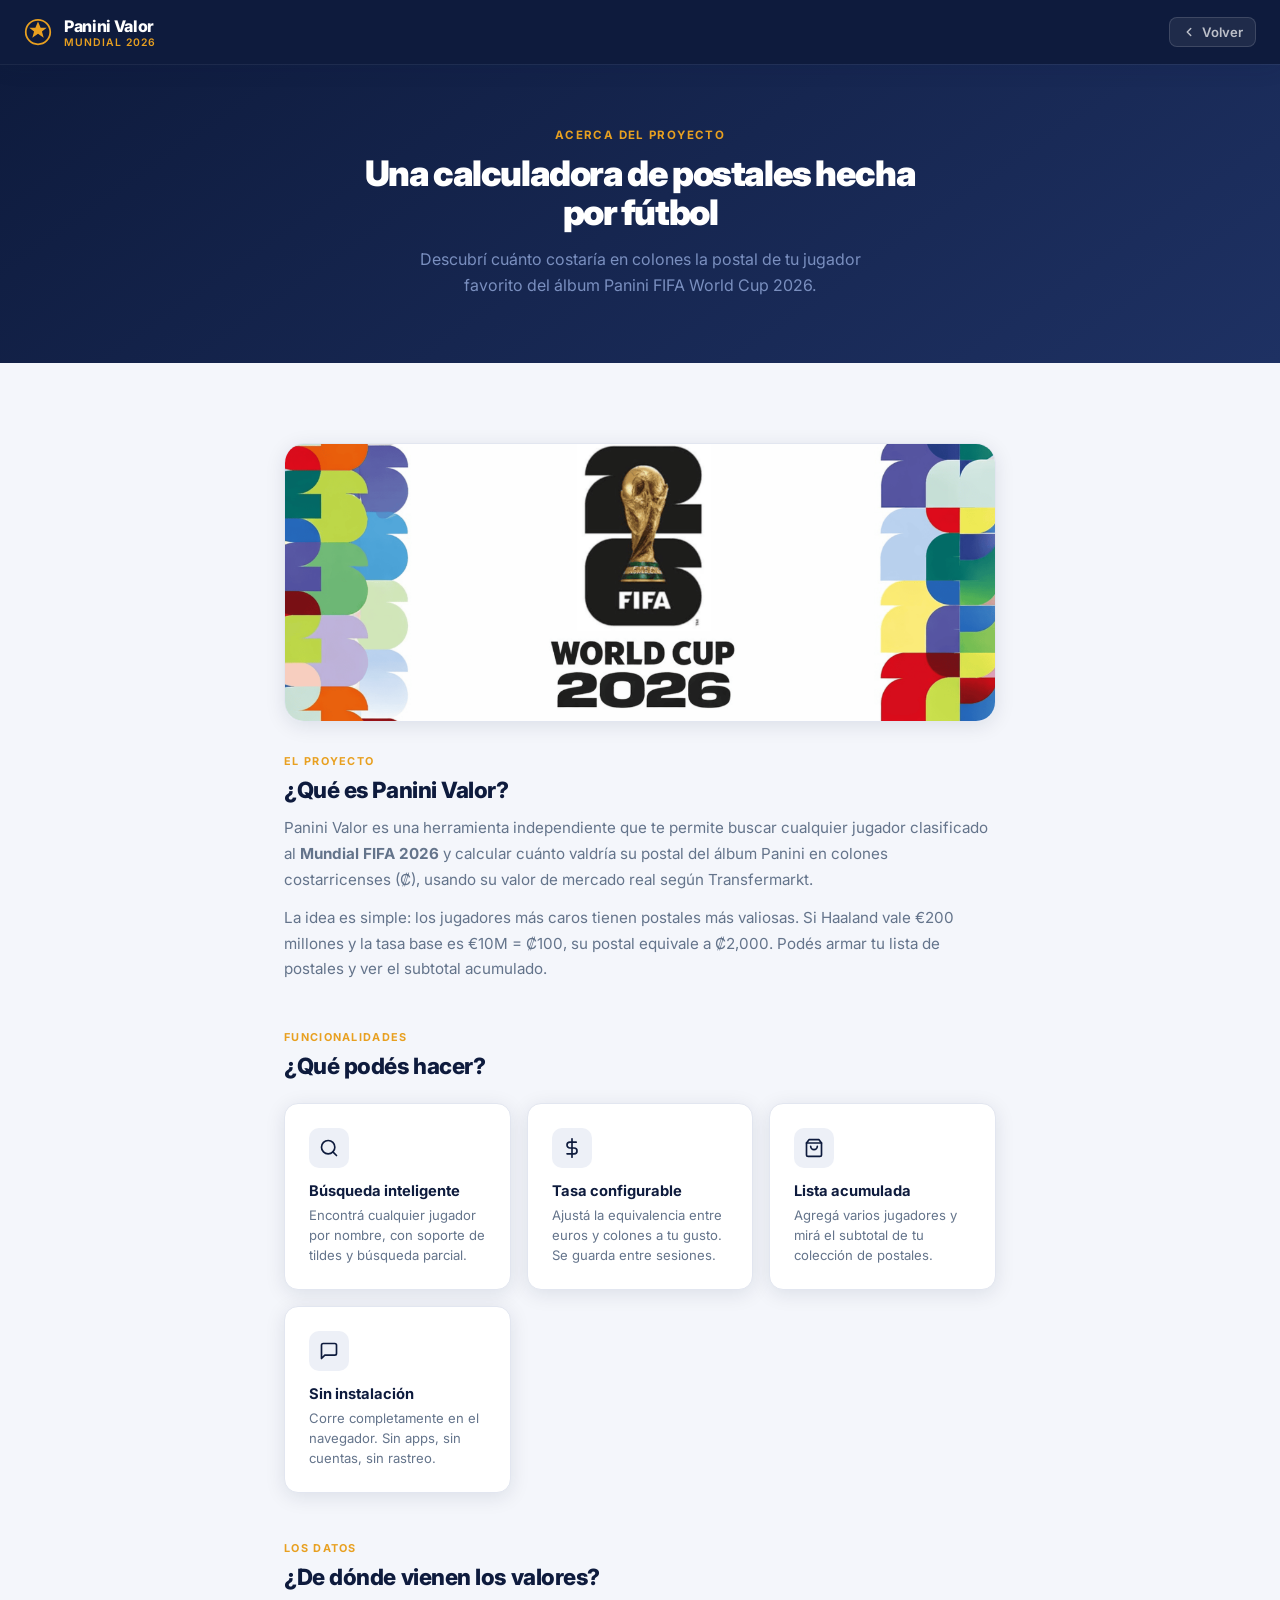
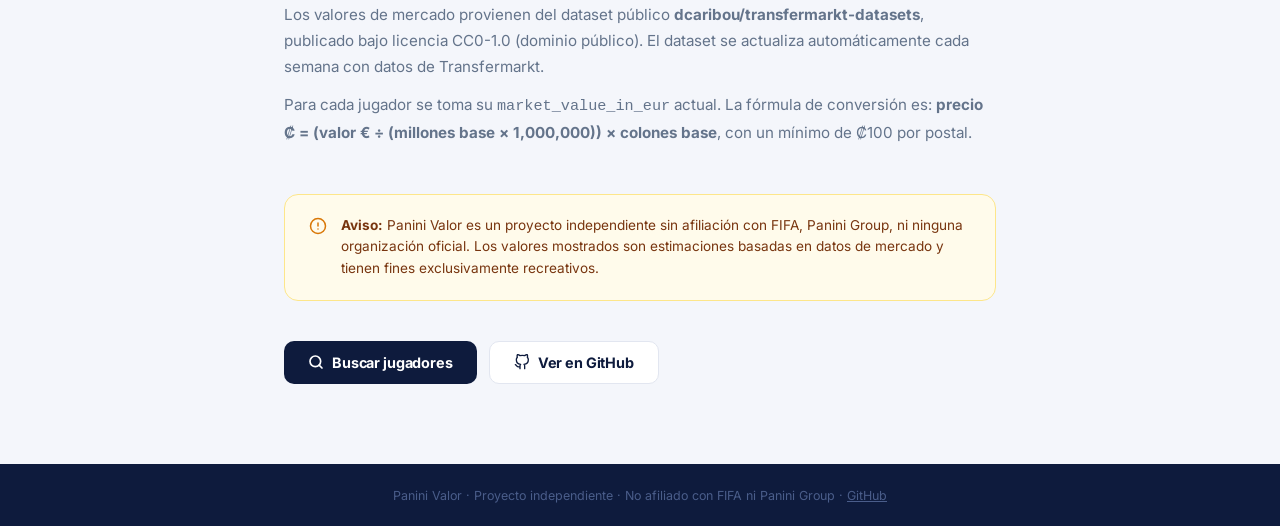
==== about.html @ 1fea6df6 "feat: add about and usage guide pages, enhance search index with country info, and implement dialog " ====
<!DOCTYPE html>
<html lang="es">

<head>
  <meta charset="UTF-8">
  <meta name="viewport" content="width=device-width, initial-scale=1.0">
  <title>Acerca de · Panini Valor</title>
  <link rel="preconnect" href="https://fonts.googleapis.com">
  <link rel="preconnect" href="https://fonts.gstatic.com" crossorigin>
  <link href="https://fonts.googleapis.com/css2?family=Inter:wght@400;500;600;700;800;900&display=swap"
    rel="stylesheet">
  <link rel="stylesheet" href="css/pages.css">
</head>

<body>

  <header class="page-header">
    <a href="index.html" class="page-header-brand">
      <svg class="page-header-icon" viewBox="0 0 32 32" fill="none">
        <circle cx="16" cy="16" r="14" stroke="#e8a020" stroke-width="2" />
        <path d="M16 4 L19 11 L26 11 L20.5 15.5 L22.5 22.5 L16 18 L9.5 22.5 L11.5 15.5 L6 11 L13 11 Z" fill="#e8a020" />
      </svg>
      <div>
        <span class="page-header-title">Panini Valor
          <span>Mundial 2026</span>
        </span>
      </div>
    </a>
    <a href="index.html" class="page-header-back">
      <svg width="14" height="14" viewBox="0 0 24 24" fill="none" stroke="currentColor" stroke-width="2.5"
        stroke-linecap="round" stroke-linejoin="round">
        <polyline points="15 18 9 12 15 6" />
      </svg>
      Volver
    </a>
  </header>

  <div class="page-hero">
    <p class="page-hero-kicker">Acerca del proyecto</p>
    <h1 class="page-hero-title">Una calculadora de postales hecha por fútbol</h1>
    <p class="page-hero-sub">Descubrí cuánto costaría en colones la postal de tu jugador favorito del álbum Panini FIFA
      World Cup 2026.</p>
  </div>

  <main class="page-content">

    <div class="img-banner">
      <img src="files/img/PANINI_SLIDER.png" alt="Álbum Panini FIFA World Cup 2026">
    </div>

    <section class="content-section">
      <p class="section-label">El proyecto</p>
      <h2 class="section-title">¿Qué es Panini Valor?</h2>
      <div class="section-body">
        <p>Panini Valor es una herramienta independiente que te permite buscar cualquier jugador clasificado al
          <strong>Mundial FIFA 2026</strong> y calcular cuánto valdría su postal del álbum Panini en colones
          costarricenses (₡), usando su valor de mercado real según Transfermarkt.</p>
        <p>La idea es simple: los jugadores más caros tienen postales más valiosas. Si Haaland vale €200 millones y la
          tasa base es €10M = ₡100, su postal equivale a ₡2,000. Podés armar tu lista de postales y ver el subtotal
          acumulado.</p>
      </div>
    </section>

    <section class="content-section">
      <p class="section-label">Funcionalidades</p>
      <h2 class="section-title">¿Qué podés hacer?</h2>
      <div class="feature-grid">
        <div class="feature-card">
          <div class="feature-icon">
            <svg width="20" height="20" viewBox="0 0 24 24" fill="none" stroke="currentColor" stroke-width="2"
              stroke-linecap="round" stroke-linejoin="round">
              <circle cx="11" cy="11" r="8" />
              <path d="m21 21-4.35-4.35" />
            </svg>
          </div>
          <p class="feature-title">Búsqueda inteligente</p>
          <p class="feature-desc">Encontrá cualquier jugador por nombre, con soporte de tildes y búsqueda parcial.</p>
        </div>
        <div class="feature-card">
          <div class="feature-icon">
            <svg width="20" height="20" viewBox="0 0 24 24" fill="none" stroke="currentColor" stroke-width="2"
              stroke-linecap="round" stroke-linejoin="round">
              <line x1="12" y1="1" x2="12" y2="23" />
              <path d="M17 5H9.5a3.5 3.5 0 0 0 0 7h5a3.5 3.5 0 0 1 0 7H6" />
            </svg>
          </div>
          <p class="feature-title">Tasa configurable</p>
          <p class="feature-desc">Ajustá la equivalencia entre euros y colones a tu gusto. Se guarda entre sesiones.</p>
        </div>
        <div class="feature-card">
          <div class="feature-icon">
            <svg width="20" height="20" viewBox="0 0 24 24" fill="none" stroke="currentColor" stroke-width="2"
              stroke-linecap="round" stroke-linejoin="round">
              <path d="M6 2 3 6v14a2 2 0 0 0 2 2h14a2 2 0 0 0 2-2V6l-3-4z" />
              <line x1="3" y1="6" x2="21" y2="6" />
              <path d="M16 10a4 4 0 0 1-8 0" />
            </svg>
          </div>
          <p class="feature-title">Lista acumulada</p>
          <p class="feature-desc">Agregá varios jugadores y mirá el subtotal de tu colección de postales.</p>
        </div>
        <div class="feature-card">
          <div class="feature-icon">
            <svg width="20" height="20" viewBox="0 0 24 24" fill="none" stroke="currentColor" stroke-width="2"
              stroke-linecap="round" stroke-linejoin="round">
              <path d="M21 15a2 2 0 0 1-2 2H7l-4 4V5a2 2 0 0 1 2-2h14a2 2 0 0 1 2 2z" />
            </svg>
          </div>
          <p class="feature-title">Sin instalación</p>
          <p class="feature-desc">Corre completamente en el navegador. Sin apps, sin cuentas, sin rastreo.</p>
        </div>
      </div>
    </section>

    <section class="content-section">
      <p class="section-label">Los datos</p>
      <h2 class="section-title">¿De dónde vienen los valores?</h2>
      <div class="section-body">
        <p>Los valores de mercado provienen del dataset público <strong>dcaribou/transfermarkt-datasets</strong>,
          publicado bajo licencia CC0-1.0 (dominio público). El dataset se actualiza automáticamente cada semana con
          datos de Transfermarkt.</p>
        <p>Para cada jugador se toma su <code>market_value_in_eur</code> actual. La fórmula de conversión es:
          <strong>precio ₡ = (valor € ÷ (millones base × 1,000,000)) × colones base</strong>, con un mínimo de ₡100 por
          postal.</p>
      </div>
    </section>

    <div class="disclaimer-box">
      <svg width="18" height="18" viewBox="0 0 24 24" fill="none" stroke="currentColor" stroke-width="2"
        stroke-linecap="round" stroke-linejoin="round">
        <circle cx="12" cy="12" r="10" />
        <line x1="12" y1="8" x2="12" y2="12" />
        <line x1="12" y1="16" x2="12.01" y2="16" />
      </svg>
      <p><strong>Aviso:</strong> Panini Valor es un proyecto independiente sin afiliación con FIFA, Panini Group, ni
        ninguna organización oficial. Los valores mostrados son estimaciones basadas en datos de mercado y tienen fines
        exclusivamente recreativos.</p>
    </div>

    <div class="cta-wrap">
      <a href="index.html" class="btn-cta btn-cta-primary">
        <svg width="16" height="16" viewBox="0 0 24 24" fill="none" stroke="currentColor" stroke-width="2.5"
          stroke-linecap="round" stroke-linejoin="round">
          <circle cx="11" cy="11" r="8" />
          <path d="m21 21-4.35-4.35" />
        </svg>
        Buscar jugadores
      </a>
      <a href="https://github.com/jess-devs/panini-valor" target="_blank" rel="noopener" class="btn-cta btn-cta-ghost">
        <svg width="16" height="16" viewBox="0 0 24 24" fill="none" stroke="currentColor" stroke-width="2"
          stroke-linecap="round" stroke-linejoin="round">
          <path
            d="M9 19c-5 1.5-5-2.5-7-3m14 6v-3.87a3.37 3.37 0 0 0-.94-2.61c3.14-.35 6.44-1.54 6.44-7A5.44 5.44 0 0 0 20 4.77 5.07 5.07 0 0 0 19.91 1S18.73.65 16 2.48a13.38 13.38 0 0 0-7 0C6.27.65 5.09 1 5.09 1A5.07 5.07 0 0 0 5 4.77a5.44 5.44 0 0 0-1.5 3.78c0 5.42 3.3 6.61 6.44 7A3.37 3.37 0 0 0 9 18.13V22" />
        </svg>
        Ver en GitHub
      </a>
    </div>

  </main>

  <footer class="page-footer">
    <p>Panini Valor · Proyecto independiente · No afiliado con FIFA ni Panini Group · <a
        href="https://github.com/jess-devs/panini-valor" style="color:#4a5d8a" target="_blank">GitHub</a></p>
  </footer>

</body>

</html>
---- css/pages.css ----
/* Estilos compartidos para about.html y como-usar.html */
@view-transition {
  navigation: auto;
}

@keyframes vt-page-out {
  to {
    opacity: 0;
    translate: 0 -6px;
  }
}

@keyframes vt-page-in {
  from {
    opacity: 0;
    translate: 0 8px;
  }
}

::view-transition-old(root) {
  animation: vt-page-out 180ms ease both;
}

::view-transition-new(root) {
  animation: vt-page-in 220ms ease both;
}

*,
*::before,
*::after {
  box-sizing: border-box;
  margin: 0;
  padding: 0;
}

:root {
  --navy: #0e1b3d;
  --navy-light: #1e3163;
  --gold: #e8a020;
  --white: #ffffff;
  --surface: #f4f6fb;
  --surface-2: #edf0f7;
  --border: #e2e6f0;
  --text: #0e1b3d;
  --text-muted: #64748b;
  --radius: 14px;
  --radius-lg: 20px;
  --shadow: 0 4px 20px rgba(14, 27, 61, .10);
}

body {
  font-family: 'Inter', system-ui, sans-serif;
  background: var(--surface);
  color: var(--text);
  -webkit-font-smoothing: antialiased;
  min-height: 100vh;
  display: flex;
  flex-direction: column;
}

/* ── Header ─────────────────────────── */
.page-header {
  background: var(--navy);
  padding: 0 24px;
  height: 64px;
  display: flex;
  align-items: center;
  justify-content: space-between;
  gap: 16px;
  position: sticky;
  top: 0;
  z-index: 100;
  box-shadow: 0 1px 0 rgba(255, 255, 255, .06), var(--shadow);
}

.page-header-brand {
  display: flex;
  align-items: center;
  gap: 12px;
  text-decoration: none;
}

.page-header-icon {
  width: 28px;
  height: 28px;
}

.page-header-title {
  font-size: 1rem;
  font-weight: 800;
  color: var(--white);
  letter-spacing: -.02em;
}

.page-header-title span {
  display: block;
  font-size: .65rem;
  font-weight: 600;
  color: var(--gold);
  text-transform: uppercase;
  letter-spacing: .1em;
}

.page-header-back {
  display: flex;
  align-items: center;
  gap: 6px;
  color: rgba(255, 255, 255, .7);
  text-decoration: none;
  font-size: .82rem;
  font-weight: 600;
  padding: 6px 12px;
  border-radius: 8px;
  border: 1px solid rgba(255, 255, 255, .14);
  background: rgba(255, 255, 255, .07);
  transition: all .2s;
}

.page-header-back:hover {
  background: rgba(255, 255, 255, .13);
  color: var(--white);
}

/* ── Hero ────────────────────────────── */
.page-hero {
  background: linear-gradient(145deg, var(--navy) 0%, var(--navy-light) 100%);
  padding: 64px 24px;
  text-align: center;
  color: var(--white);
}

.page-hero-kicker {
  font-size: .72rem;
  font-weight: 700;
  text-transform: uppercase;
  letter-spacing: .12em;
  color: var(--gold);
  margin-bottom: 12px;
}

.page-hero-title {
  font-size: 2.2rem;
  font-weight: 900;
  letter-spacing: -.04em;
  line-height: 1.1;
  margin-bottom: 16px;
  max-width: 560px;
  margin-left: auto;
  margin-right: auto;
}

.page-hero-sub {
  font-size: 1rem;
  color: #7a8fbf;
  max-width: 480px;
  margin: 0 auto;
  line-height: 1.6;
}

/* ── Content ─────────────────────────── */
.page-content {
  max-width: 760px;
  margin: 0 auto;
  padding: 48px 24px 80px;
  flex: 1;
}

.section-label {
  font-size: .68rem;
  font-weight: 700;
  text-transform: uppercase;
  letter-spacing: .12em;
  color: var(--gold);
  margin-bottom: 8px;
}

.section-title {
  font-size: 1.4rem;
  font-weight: 800;
  color: var(--navy);
  letter-spacing: -.02em;
  margin-bottom: 12px;
}

.section-body {
  font-size: .95rem;
  color: var(--text-muted);
  line-height: 1.7;
}

.section-body p+p {
  margin-top: 12px;
}

.content-section {
  margin-bottom: 48px;
}

/* ── Cards de características ─────────── */
.feature-grid {
  display: grid;
  grid-template-columns: repeat(auto-fill, minmax(220px, 1fr));
  gap: 16px;
  margin-top: 24px;
}

.feature-card {
  background: var(--white);
  border: 1px solid var(--border);
  border-radius: var(--radius);
  padding: 24px;
  box-shadow: var(--shadow);
}

.feature-icon {
  width: 40px;
  height: 40px;
  border-radius: 10px;
  background: var(--surface-2);
  display: flex;
  align-items: center;
  justify-content: center;
  margin-bottom: 14px;
  color: var(--navy);
}

.feature-title {
  font-size: .92rem;
  font-weight: 700;
  color: var(--navy);
  margin-bottom: 6px;
}

.feature-desc {
  font-size: .82rem;
  color: var(--text-muted);
  line-height: 1.5;
}

/* ── Steps ───────────────────────────── */
.steps {
  display: flex;
  flex-direction: column;
  gap: 0;
  margin-top: 24px;
}

.step {
  display: flex;
  gap: 20px;
  position: relative;
}

.step:not(:last-child)::before {
  content: '';
  position: absolute;
  left: 19px;
  top: 48px;
  bottom: -8px;
  width: 2px;
  background: var(--border);
}

.step-num {
  width: 40px;
  height: 40px;
  border-radius: 50%;
  background: var(--navy);
  color: var(--white);
  font-size: .85rem;
  font-weight: 800;
  display: flex;
  align-items: center;
  justify-content: center;
  flex-shrink: 0;
  position: relative;
  z-index: 1;
}

.step-body {
  padding-bottom: 32px;
  flex: 1;
}

.step-title {
  font-size: .95rem;
  font-weight: 700;
  color: var(--navy);
  margin-bottom: 4px;
  padding-top: 8px;
}

.step-desc {
  font-size: .85rem;
  color: var(--text-muted);
  line-height: 1.6;
}

/* ── Image banner ────────────────────── */
.img-banner {
  width: 100%;
  border-radius: var(--radius-lg);
  overflow: hidden;
  margin: 32px 0;
  box-shadow: var(--shadow);
  border: 1px solid var(--border);
}

.img-banner img {
  width: 100%;
  height: auto;
  display: block;
}

/* ── Disclaimer box ──────────────────── */
.disclaimer-box {
  background: #fffbeb;
  border: 1px solid #fde68a;
  border-radius: var(--radius);
  padding: 20px 24px;
  margin-top: 32px;
  display: flex;
  gap: 14px;
}

.disclaimer-box svg {
  flex-shrink: 0;
  margin-top: 2px;
  color: #d97706;
}

.disclaimer-box p {
  font-size: .85rem;
  color: #78350f;
  line-height: 1.6;
}

/* ── Footer ──────────────────────────── */
.page-footer {
  background: var(--navy);
  padding: 24px;
  text-align: center;
}

.page-footer p {
  font-size: .78rem;
  color: #4a5d8a;
}

/* ── CTA ─────────────────────────────── */
.cta-wrap {
  margin-top: 40px;
  display: flex;
  gap: 12px;
  flex-wrap: wrap;
}

.btn-cta {
  display: inline-flex;
  align-items: center;
  gap: 8px;
  padding: 12px 24px;
  border-radius: 10px;
  font-size: .9rem;
  font-weight: 700;
  font-family: inherit;
  text-decoration: none;
  cursor: pointer;
  border: none;
  transition: all .18s;
  letter-spacing: -.01em;
}

.btn-cta-primary {
  background: var(--navy);
  color: var(--white);
}

.btn-cta-primary:hover {
  background: var(--navy-light);
}

.btn-cta-ghost {
  background: var(--white);
  color: var(--navy);
  border: 1.5px solid var(--border);
}

.btn-cta-ghost:hover {
  border-color: var(--navy);
}

/* ── Formula box ─────────────────────── */
.formula-box {
  background: var(--white);
  border: 1px solid var(--border);
  border-radius: var(--radius);
  overflow: hidden;
  margin-top: 20px;
  box-shadow: var(--shadow);
}

.formula-row {
  display: flex;
  align-items: center;
  gap: 16px;
  padding: 16px 24px;
  background: var(--navy);
}

.formula-label {
  font-size: .68rem;
  font-weight: 700;
  text-transform: uppercase;
  letter-spacing: .1em;
  color: #4a5d8a;
  white-space: nowrap;
}

.formula-expr {
  font-size: .88rem;
  font-weight: 600;
  color: var(--white);
  font-family: 'Courier New', monospace;
}

.formula-divider {
  height: 1px;
  background: var(--border);
}

.formula-examples {
  padding: 8px 0;
}

.formula-example {
  display: flex;
  align-items: center;
  justify-content: space-between;
  gap: 12px;
  padding: 12px 24px;
  border-bottom: 1px solid var(--border);
  flex-wrap: wrap;
}

.formula-example:last-child {
  border-bottom: none;
}

.formula-player {
  display: flex;
  align-items: center;
  gap: 8px;
  font-size: .88rem;
  font-weight: 600;
  color: var(--navy);
}

.formula-player .fi {
  border-radius: 2px;
}

.formula-calc {
  font-size: .82rem;
  color: var(--text-muted);
}

.formula-result {
  color: var(--gold);
  font-size: .95rem;
}

/* ── FAQ ─────────────────────────────── */
.faq-list {
  margin-top: 20px;
  display: flex;
  flex-direction: column;
  gap: 2px;
}

.faq-item {
  background: var(--white);
  border: 1px solid var(--border);
  border-radius: var(--radius-sm);
  padding: 18px 20px;
}

.faq-q {
  font-size: .9rem;
  font-weight: 700;
  color: var(--navy);
  margin-bottom: 6px;
}

.faq-a {
  font-size: .84rem;
  color: var(--text-muted);
  line-height: 1.6;
}

@media (max-width: 600px) {
  .page-hero {
    padding: 48px 20px;
  }

  .page-hero-title {
    font-size: 1.7rem;
  }

  .page-content {
    padding: 32px 16px 64px;
  }

  .feature-grid {
    grid-template-columns: 1fr;
  }

  .formula-row {
    flex-direction: column;
    align-items: flex-start;
    gap: 8px;
  }

  .formula-example {
    flex-direction: column;
    align-items: flex-start;
  }
}
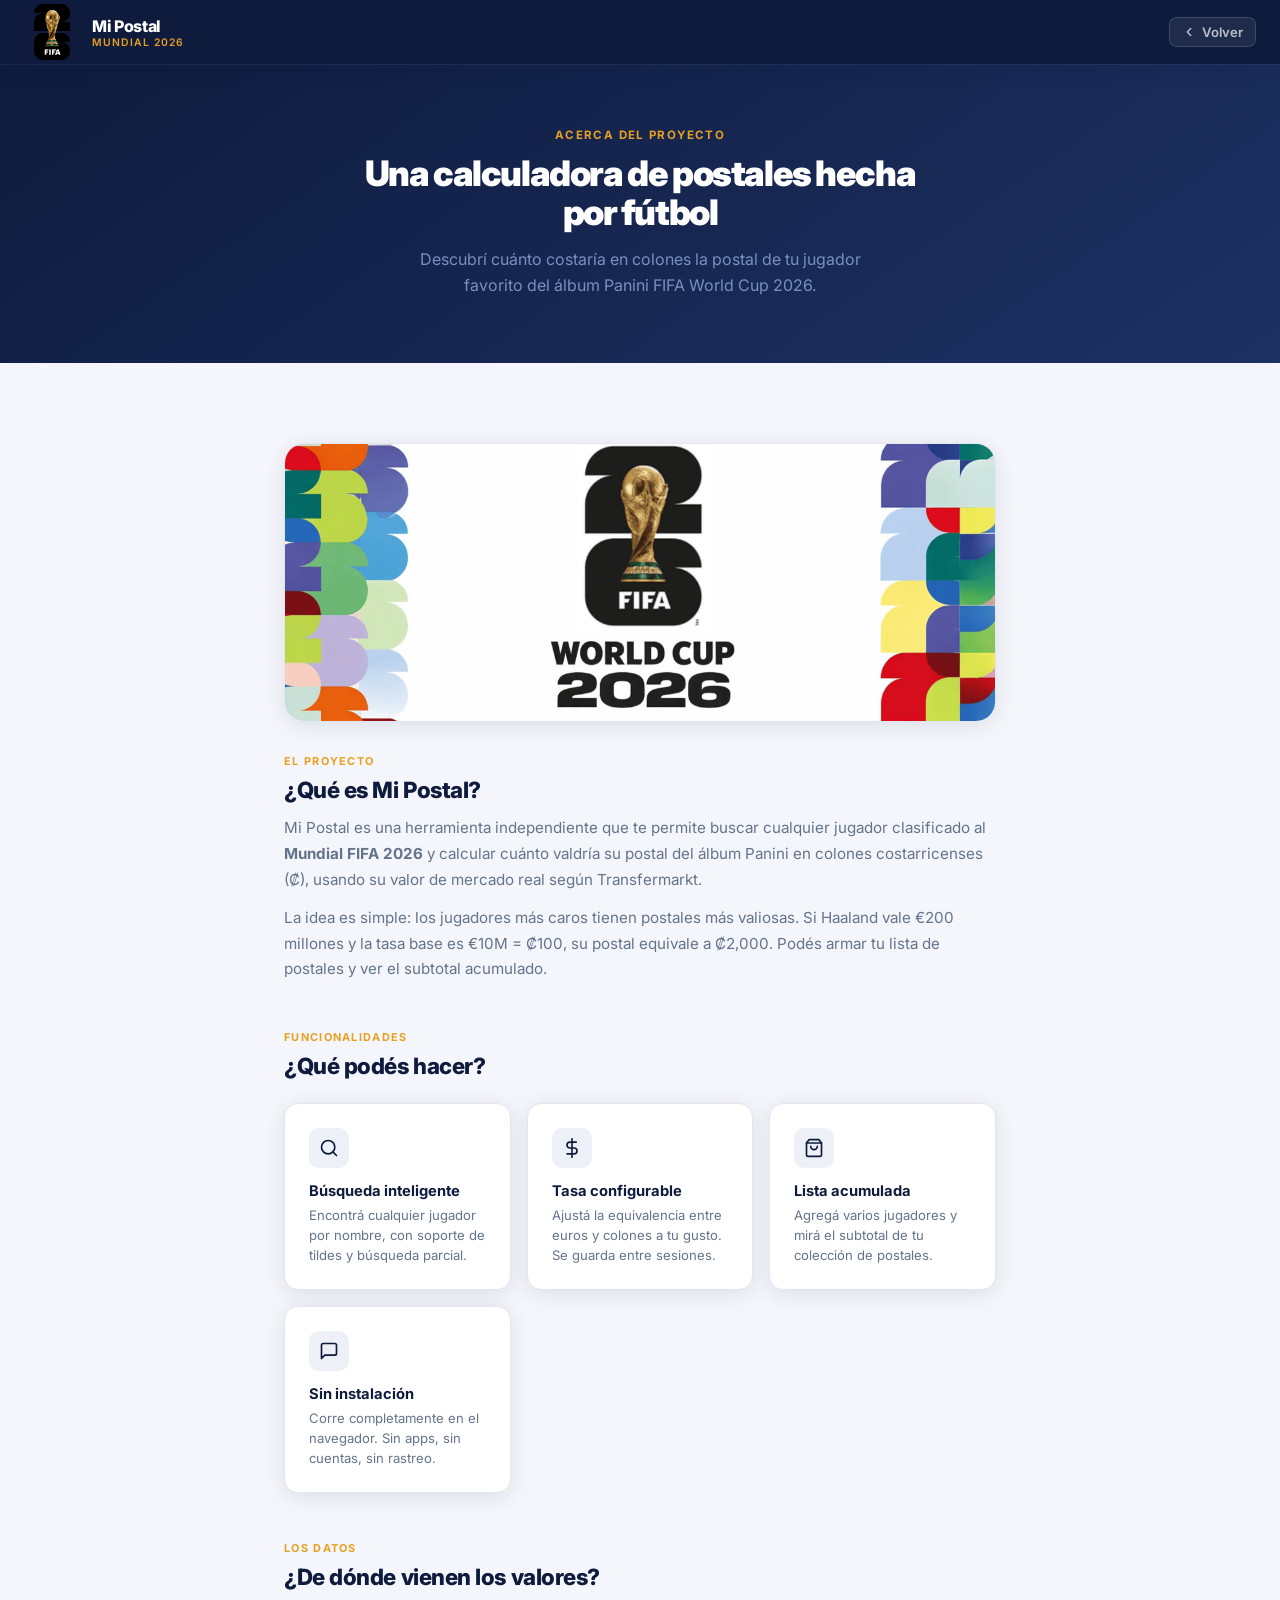
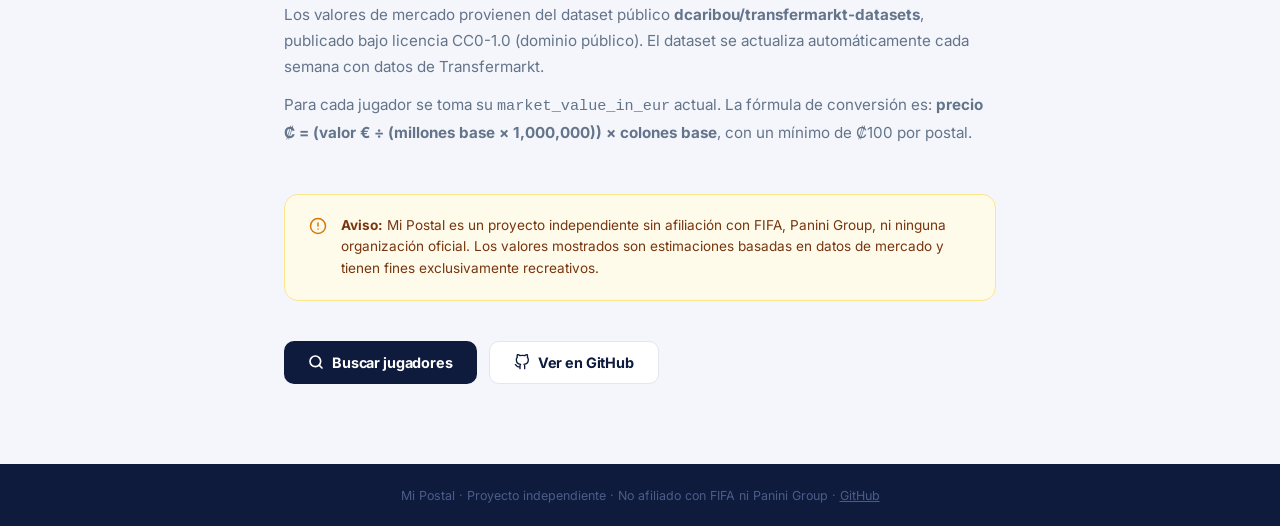
==== commit ae0e6f41: "refactor: apply consistent code style and adapt FIFA 2026 emblem as icons - Replace inline SVG heade" ====
--- a/about.html
+++ b/about.html
@@ -1,168 +1,293 @@
-<!DOCTYPE html>
+<!doctype html>
 <html lang="es">
-
-<head>
-  <meta charset="UTF-8">
-  <meta name="viewport" content="width=device-width, initial-scale=1.0">
-  <title>Acerca de · Panini Valor</title>
-  <link rel="preconnect" href="https://fonts.googleapis.com">
-  <link rel="preconnect" href="https://fonts.gstatic.com" crossorigin>
-  <link href="https://fonts.googleapis.com/css2?family=Inter:wght@400;500;600;700;800;900&display=swap"
-    rel="stylesheet">
-  <link rel="stylesheet" href="css/pages.css">
-</head>
-
-<body>
-
-  <header class="page-header">
-    <a href="index.html" class="page-header-brand">
-      <svg class="page-header-icon" viewBox="0 0 32 32" fill="none">
-        <circle cx="16" cy="16" r="14" stroke="#e8a020" stroke-width="2" />
-        <path d="M16 4 L19 11 L26 11 L20.5 15.5 L22.5 22.5 L16 18 L9.5 22.5 L11.5 15.5 L6 11 L13 11 Z" fill="#e8a020" />
-      </svg>
-      <div>
-        <span class="page-header-title">Panini Valor
-          <span>Mundial 2026</span>
-        </span>
-      </div>
-    </a>
-    <a href="index.html" class="page-header-back">
-      <svg width="14" height="14" viewBox="0 0 24 24" fill="none" stroke="currentColor" stroke-width="2.5"
-        stroke-linecap="round" stroke-linejoin="round">
-        <polyline points="15 18 9 12 15 6" />
-      </svg>
-      Volver
-    </a>
-  </header>
-
-  <div class="page-hero">
-    <p class="page-hero-kicker">Acerca del proyecto</p>
-    <h1 class="page-hero-title">Una calculadora de postales hecha por fútbol</h1>
-    <p class="page-hero-sub">Descubrí cuánto costaría en colones la postal de tu jugador favorito del álbum Panini FIFA
-      World Cup 2026.</p>
-  </div>
-
-  <main class="page-content">
-
-    <div class="img-banner">
-      <img src="files/img/PANINI_SLIDER.png" alt="Álbum Panini FIFA World Cup 2026">
-    </div>
-
-    <section class="content-section">
-      <p class="section-label">El proyecto</p>
-      <h2 class="section-title">¿Qué es Panini Valor?</h2>
-      <div class="section-body">
-        <p>Panini Valor es una herramienta independiente que te permite buscar cualquier jugador clasificado al
-          <strong>Mundial FIFA 2026</strong> y calcular cuánto valdría su postal del álbum Panini en colones
-          costarricenses (₡), usando su valor de mercado real según Transfermarkt.</p>
-        <p>La idea es simple: los jugadores más caros tienen postales más valiosas. Si Haaland vale €200 millones y la
-          tasa base es €10M = ₡100, su postal equivale a ₡2,000. Podés armar tu lista de postales y ver el subtotal
-          acumulado.</p>
-      </div>
-    </section>
-
-    <section class="content-section">
-      <p class="section-label">Funcionalidades</p>
-      <h2 class="section-title">¿Qué podés hacer?</h2>
-      <div class="feature-grid">
-        <div class="feature-card">
-          <div class="feature-icon">
-            <svg width="20" height="20" viewBox="0 0 24 24" fill="none" stroke="currentColor" stroke-width="2"
-              stroke-linecap="round" stroke-linejoin="round">
-              <circle cx="11" cy="11" r="8" />
-              <path d="m21 21-4.35-4.35" />
-            </svg>
-          </div>
-          <p class="feature-title">Búsqueda inteligente</p>
-          <p class="feature-desc">Encontrá cualquier jugador por nombre, con soporte de tildes y búsqueda parcial.</p>
+    <head>
+        <meta charset="UTF-8" />
+        <meta name="viewport" content="width=device-width, initial-scale=1.0" />
+        <title>Acerca de · Mi Postal</title>
+        <link rel="preconnect" href="https://fonts.googleapis.com" />
+        <link rel="preconnect" href="https://fonts.gstatic.com" crossorigin />
+        <link
+            href="https://fonts.googleapis.com/css2?family=Inter:wght@400;500;600;700;800;900&display=swap"
+            rel="stylesheet"
+        />
+        <link rel="stylesheet" href="css/pages.css" />
+        <link rel="stylesheet" href="css/style.css" />
+    </head>
+
+    <body>
+        <header class="page-header">
+            <a href="index.html" class="page-header-brand">
+                <img
+                    src="files/img/2026_FIFA_World_Cup_emblem.svg.png"
+                    alt="FIFA World Cup 2026"
+                    class="overlay-icon"
+                />
+                <div>
+                    <span class="page-header-title"
+                        >Mi Postal
+                        <span>Mundial 2026</span>
+                    </span>
+                </div>
+            </a>
+            <a href="index.html" class="page-header-back">
+                <svg
+                    width="14"
+                    height="14"
+                    viewBox="0 0 24 24"
+                    fill="none"
+                    stroke="currentColor"
+                    stroke-width="2.5"
+                    stroke-linecap="round"
+                    stroke-linejoin="round"
+                >
+                    <polyline points="15 18 9 12 15 6" />
+                </svg>
+                Volver
+            </a>
+        </header>
+
+        <div class="page-hero">
+            <p class="page-hero-kicker">Acerca del proyecto</p>
+            <h1 class="page-hero-title">
+                Una calculadora de postales hecha por fútbol
+            </h1>
+            <p class="page-hero-sub">
+                Descubrí cuánto costaría en colones la postal de tu jugador
+                favorito del álbum Panini FIFA World Cup 2026.
+            </p>
         </div>
-        <div class="feature-card">
-          <div class="feature-icon">
-            <svg width="20" height="20" viewBox="0 0 24 24" fill="none" stroke="currentColor" stroke-width="2"
-              stroke-linecap="round" stroke-linejoin="round">
-              <line x1="12" y1="1" x2="12" y2="23" />
-              <path d="M17 5H9.5a3.5 3.5 0 0 0 0 7h5a3.5 3.5 0 0 1 0 7H6" />
-            </svg>
-          </div>
-          <p class="feature-title">Tasa configurable</p>
-          <p class="feature-desc">Ajustá la equivalencia entre euros y colones a tu gusto. Se guarda entre sesiones.</p>
-        </div>
-        <div class="feature-card">
-          <div class="feature-icon">
-            <svg width="20" height="20" viewBox="0 0 24 24" fill="none" stroke="currentColor" stroke-width="2"
-              stroke-linecap="round" stroke-linejoin="round">
-              <path d="M6 2 3 6v14a2 2 0 0 0 2 2h14a2 2 0 0 0 2-2V6l-3-4z" />
-              <line x1="3" y1="6" x2="21" y2="6" />
-              <path d="M16 10a4 4 0 0 1-8 0" />
-            </svg>
-          </div>
-          <p class="feature-title">Lista acumulada</p>
-          <p class="feature-desc">Agregá varios jugadores y mirá el subtotal de tu colección de postales.</p>
-        </div>
-        <div class="feature-card">
-          <div class="feature-icon">
-            <svg width="20" height="20" viewBox="0 0 24 24" fill="none" stroke="currentColor" stroke-width="2"
-              stroke-linecap="round" stroke-linejoin="round">
-              <path d="M21 15a2 2 0 0 1-2 2H7l-4 4V5a2 2 0 0 1 2-2h14a2 2 0 0 1 2 2z" />
-            </svg>
-          </div>
-          <p class="feature-title">Sin instalación</p>
-          <p class="feature-desc">Corre completamente en el navegador. Sin apps, sin cuentas, sin rastreo.</p>
-        </div>
-      </div>
-    </section>
-
-    <section class="content-section">
-      <p class="section-label">Los datos</p>
-      <h2 class="section-title">¿De dónde vienen los valores?</h2>
-      <div class="section-body">
-        <p>Los valores de mercado provienen del dataset público <strong>dcaribou/transfermarkt-datasets</strong>,
-          publicado bajo licencia CC0-1.0 (dominio público). El dataset se actualiza automáticamente cada semana con
-          datos de Transfermarkt.</p>
-        <p>Para cada jugador se toma su <code>market_value_in_eur</code> actual. La fórmula de conversión es:
-          <strong>precio ₡ = (valor € ÷ (millones base × 1,000,000)) × colones base</strong>, con un mínimo de ₡100 por
-          postal.</p>
-      </div>
-    </section>
-
-    <div class="disclaimer-box">
-      <svg width="18" height="18" viewBox="0 0 24 24" fill="none" stroke="currentColor" stroke-width="2"
-        stroke-linecap="round" stroke-linejoin="round">
-        <circle cx="12" cy="12" r="10" />
-        <line x1="12" y1="8" x2="12" y2="12" />
-        <line x1="12" y1="16" x2="12.01" y2="16" />
-      </svg>
-      <p><strong>Aviso:</strong> Panini Valor es un proyecto independiente sin afiliación con FIFA, Panini Group, ni
-        ninguna organización oficial. Los valores mostrados son estimaciones basadas en datos de mercado y tienen fines
-        exclusivamente recreativos.</p>
-    </div>
-
-    <div class="cta-wrap">
-      <a href="index.html" class="btn-cta btn-cta-primary">
-        <svg width="16" height="16" viewBox="0 0 24 24" fill="none" stroke="currentColor" stroke-width="2.5"
-          stroke-linecap="round" stroke-linejoin="round">
-          <circle cx="11" cy="11" r="8" />
-          <path d="m21 21-4.35-4.35" />
-        </svg>
-        Buscar jugadores
-      </a>
-      <a href="https://github.com/jess-devs/panini-valor" target="_blank" rel="noopener" class="btn-cta btn-cta-ghost">
-        <svg width="16" height="16" viewBox="0 0 24 24" fill="none" stroke="currentColor" stroke-width="2"
-          stroke-linecap="round" stroke-linejoin="round">
-          <path
-            d="M9 19c-5 1.5-5-2.5-7-3m14 6v-3.87a3.37 3.37 0 0 0-.94-2.61c3.14-.35 6.44-1.54 6.44-7A5.44 5.44 0 0 0 20 4.77 5.07 5.07 0 0 0 19.91 1S18.73.65 16 2.48a13.38 13.38 0 0 0-7 0C6.27.65 5.09 1 5.09 1A5.07 5.07 0 0 0 5 4.77a5.44 5.44 0 0 0-1.5 3.78c0 5.42 3.3 6.61 6.44 7A3.37 3.37 0 0 0 9 18.13V22" />
-        </svg>
-        Ver en GitHub
-      </a>
-    </div>
-
-  </main>
-
-  <footer class="page-footer">
-    <p>Panini Valor · Proyecto independiente · No afiliado con FIFA ni Panini Group · <a
-        href="https://github.com/jess-devs/panini-valor" style="color:#4a5d8a" target="_blank">GitHub</a></p>
-  </footer>
-
-</body>
-
-</html>+
+        <main class="page-content">
+            <div class="img-banner">
+                <img
+                    src="files/img/PANINI_SLIDER.png"
+                    alt="Álbum Panini FIFA World Cup 2026"
+                />
+            </div>
+
+            <section class="content-section">
+                <p class="section-label">El proyecto</p>
+                <h2 class="section-title">¿Qué es Mi Postal?</h2>
+                <div class="section-body">
+                    <p>
+                        Mi Postal es una herramienta independiente que te
+                        permite buscar cualquier jugador clasificado al
+                        <strong>Mundial FIFA 2026</strong> y calcular cuánto
+                        valdría su postal del álbum Panini en colones
+                        costarricenses (₡), usando su valor de mercado real
+                        según Transfermarkt.
+                    </p>
+                    <p>
+                        La idea es simple: los jugadores más caros tienen
+                        postales más valiosas. Si Haaland vale €200 millones y
+                        la tasa base es €10M = ₡100, su postal equivale a
+                        ₡2,000. Podés armar tu lista de postales y ver el
+                        subtotal acumulado.
+                    </p>
+                </div>
+            </section>
+
+            <section class="content-section">
+                <p class="section-label">Funcionalidades</p>
+                <h2 class="section-title">¿Qué podés hacer?</h2>
+                <div class="feature-grid">
+                    <div class="feature-card">
+                        <div class="feature-icon">
+                            <svg
+                                width="20"
+                                height="20"
+                                viewBox="0 0 24 24"
+                                fill="none"
+                                stroke="currentColor"
+                                stroke-width="2"
+                                stroke-linecap="round"
+                                stroke-linejoin="round"
+                            >
+                                <circle cx="11" cy="11" r="8" />
+                                <path d="m21 21-4.35-4.35" />
+                            </svg>
+                        </div>
+                        <p class="feature-title">Búsqueda inteligente</p>
+                        <p class="feature-desc">
+                            Encontrá cualquier jugador por nombre, con soporte
+                            de tildes y búsqueda parcial.
+                        </p>
+                    </div>
+                    <div class="feature-card">
+                        <div class="feature-icon">
+                            <svg
+                                width="20"
+                                height="20"
+                                viewBox="0 0 24 24"
+                                fill="none"
+                                stroke="currentColor"
+                                stroke-width="2"
+                                stroke-linecap="round"
+                                stroke-linejoin="round"
+                            >
+                                <line x1="12" y1="1" x2="12" y2="23" />
+                                <path
+                                    d="M17 5H9.5a3.5 3.5 0 0 0 0 7h5a3.5 3.5 0 0 1 0 7H6"
+                                />
+                            </svg>
+                        </div>
+                        <p class="feature-title">Tasa configurable</p>
+                        <p class="feature-desc">
+                            Ajustá la equivalencia entre euros y colones a tu
+                            gusto. Se guarda entre sesiones.
+                        </p>
+                    </div>
+                    <div class="feature-card">
+                        <div class="feature-icon">
+                            <svg
+                                width="20"
+                                height="20"
+                                viewBox="0 0 24 24"
+                                fill="none"
+                                stroke="currentColor"
+                                stroke-width="2"
+                                stroke-linecap="round"
+                                stroke-linejoin="round"
+                            >
+                                <path
+                                    d="M6 2 3 6v14a2 2 0 0 0 2 2h14a2 2 0 0 0 2-2V6l-3-4z"
+                                />
+                                <line x1="3" y1="6" x2="21" y2="6" />
+                                <path d="M16 10a4 4 0 0 1-8 0" />
+                            </svg>
+                        </div>
+                        <p class="feature-title">Lista acumulada</p>
+                        <p class="feature-desc">
+                            Agregá varios jugadores y mirá el subtotal de tu
+                            colección de postales.
+                        </p>
+                    </div>
+                    <div class="feature-card">
+                        <div class="feature-icon">
+                            <svg
+                                width="20"
+                                height="20"
+                                viewBox="0 0 24 24"
+                                fill="none"
+                                stroke="currentColor"
+                                stroke-width="2"
+                                stroke-linecap="round"
+                                stroke-linejoin="round"
+                            >
+                                <path
+                                    d="M21 15a2 2 0 0 1-2 2H7l-4 4V5a2 2 0 0 1 2-2h14a2 2 0 0 1 2 2z"
+                                />
+                            </svg>
+                        </div>
+                        <p class="feature-title">Sin instalación</p>
+                        <p class="feature-desc">
+                            Corre completamente en el navegador. Sin apps, sin
+                            cuentas, sin rastreo.
+                        </p>
+                    </div>
+                </div>
+            </section>
+
+            <section class="content-section">
+                <p class="section-label">Los datos</p>
+                <h2 class="section-title">¿De dónde vienen los valores?</h2>
+                <div class="section-body">
+                    <p>
+                        Los valores de mercado provienen del dataset público
+                        <strong>dcaribou/transfermarkt-datasets</strong>,
+                        publicado bajo licencia CC0-1.0 (dominio público). El
+                        dataset se actualiza automáticamente cada semana con
+                        datos de Transfermarkt.
+                    </p>
+                    <p>
+                        Para cada jugador se toma su
+                        <code>market_value_in_eur</code> actual. La fórmula de
+                        conversión es:
+                        <strong
+                            >precio ₡ = (valor € ÷ (millones base × 1,000,000))
+                            × colones base</strong
+                        >, con un mínimo de ₡100 por postal.
+                    </p>
+                </div>
+            </section>
+
+            <div class="disclaimer-box">
+                <svg
+                    width="18"
+                    height="18"
+                    viewBox="0 0 24 24"
+                    fill="none"
+                    stroke="currentColor"
+                    stroke-width="2"
+                    stroke-linecap="round"
+                    stroke-linejoin="round"
+                >
+                    <circle cx="12" cy="12" r="10" />
+                    <line x1="12" y1="8" x2="12" y2="12" />
+                    <line x1="12" y1="16" x2="12.01" y2="16" />
+                </svg>
+                <p>
+                    <strong>Aviso:</strong> Mi Postal es un proyecto
+                    independiente sin afiliación con FIFA, Panini Group, ni
+                    ninguna organización oficial. Los valores mostrados son
+                    estimaciones basadas en datos de mercado y tienen fines
+                    exclusivamente recreativos.
+                </p>
+            </div>
+
+            <div class="cta-wrap">
+                <a href="index.html" class="btn-cta btn-cta-primary">
+                    <svg
+                        width="16"
+                        height="16"
+                        viewBox="0 0 24 24"
+                        fill="none"
+                        stroke="currentColor"
+                        stroke-width="2.5"
+                        stroke-linecap="round"
+                        stroke-linejoin="round"
+                    >
+                        <circle cx="11" cy="11" r="8" />
+                        <path d="m21 21-4.35-4.35" />
+                    </svg>
+                    Buscar jugadores
+                </a>
+                <a
+                    href="https://github.com/jess-devs/panini-valor"
+                    target="_blank"
+                    rel="noopener"
+                    class="btn-cta btn-cta-ghost"
+                >
+                    <svg
+                        width="16"
+                        height="16"
+                        viewBox="0 0 24 24"
+                        fill="none"
+                        stroke="currentColor"
+                        stroke-width="2"
+                        stroke-linecap="round"
+                        stroke-linejoin="round"
+                    >
+                        <path
+                            d="M9 19c-5 1.5-5-2.5-7-3m14 6v-3.87a3.37 3.37 0 0 0-.94-2.61c3.14-.35 6.44-1.54 6.44-7A5.44 5.44 0 0 0 20 4.77 5.07 5.07 0 0 0 19.91 1S18.73.65 16 2.48a13.38 13.38 0 0 0-7 0C6.27.65 5.09 1 5.09 1A5.07 5.07 0 0 0 5 4.77a5.44 5.44 0 0 0-1.5 3.78c0 5.42 3.3 6.61 6.44 7A3.37 3.37 0 0 0 9 18.13V22"
+                        />
+                    </svg>
+                    Ver en GitHub
+                </a>
+            </div>
+        </main>
+
+        <footer class="page-footer">
+            <p>
+                Mi Postal · Proyecto independiente · No afiliado con FIFA ni
+                Panini Group ·
+                <a
+                    href="https://github.com/jess-devs/panini-valor"
+                    style="color: #4a5d8a"
+                    target="_blank"
+                    >GitHub</a
+                >
+            </p>
+        </footer>
+    </body>
+</html>
--- a/css/pages.css
+++ b/css/pages.css
@@ -1,528 +1,518 @@
-/* Estilos compartidos para about.html y como-usar.html */
 @view-transition {
-  navigation: auto;
+    navigation: auto;
 }
 
 @keyframes vt-page-out {
-  to {
-    opacity: 0;
-    translate: 0 -6px;
-  }
+    to {
+        opacity: 0;
+        translate: 0 -6px;
+    }
 }
 
 @keyframes vt-page-in {
-  from {
-    opacity: 0;
-    translate: 0 8px;
-  }
+    from {
+        opacity: 0;
+        translate: 0 8px;
+    }
 }
 
 ::view-transition-old(root) {
-  animation: vt-page-out 180ms ease both;
+    animation: vt-page-out 180ms ease both;
 }
 
 ::view-transition-new(root) {
-  animation: vt-page-in 220ms ease both;
+    animation: vt-page-in 220ms ease both;
 }
 
 *,
 *::before,
 *::after {
-  box-sizing: border-box;
-  margin: 0;
-  padding: 0;
+    box-sizing: border-box;
+    margin: 0;
+    padding: 0;
 }
 
 :root {
-  --navy: #0e1b3d;
-  --navy-light: #1e3163;
-  --gold: #e8a020;
-  --white: #ffffff;
-  --surface: #f4f6fb;
-  --surface-2: #edf0f7;
-  --border: #e2e6f0;
-  --text: #0e1b3d;
-  --text-muted: #64748b;
-  --radius: 14px;
-  --radius-lg: 20px;
-  --shadow: 0 4px 20px rgba(14, 27, 61, .10);
+    --navy: #0e1b3d;
+    --navy-light: #1e3163;
+    --gold: #e8a020;
+    --white: #ffffff;
+    --surface: #f4f6fb;
+    --surface-2: #edf0f7;
+    --border: #e2e6f0;
+    --text: #0e1b3d;
+    --text-muted: #64748b;
+    --radius: 14px;
+    --radius-lg: 20px;
+    --shadow: 0 4px 20px rgba(14, 27, 61, 0.1);
 }
 
 body {
-  font-family: 'Inter', system-ui, sans-serif;
-  background: var(--surface);
-  color: var(--text);
-  -webkit-font-smoothing: antialiased;
-  min-height: 100vh;
-  display: flex;
-  flex-direction: column;
-}
-
-/* ── Header ─────────────────────────── */
+    font-family: "Inter", system-ui, sans-serif;
+    background: var(--surface);
+    color: var(--text);
+    -webkit-font-smoothing: antialiased;
+    min-height: 100vh;
+    display: flex;
+    flex-direction: column;
+}
+
 .page-header {
-  background: var(--navy);
-  padding: 0 24px;
-  height: 64px;
-  display: flex;
-  align-items: center;
-  justify-content: space-between;
-  gap: 16px;
-  position: sticky;
-  top: 0;
-  z-index: 100;
-  box-shadow: 0 1px 0 rgba(255, 255, 255, .06), var(--shadow);
+    background: var(--navy);
+    padding: 0 24px;
+    height: 64px;
+    display: flex;
+    align-items: center;
+    justify-content: space-between;
+    gap: 16px;
+    position: sticky;
+    top: 0;
+    z-index: 100;
+    box-shadow:
+        0 1px 0 rgba(255, 255, 255, 0.06),
+        var(--shadow);
 }
 
 .page-header-brand {
-  display: flex;
-  align-items: center;
-  gap: 12px;
-  text-decoration: none;
+    display: flex;
+    align-items: center;
+    gap: 12px;
+    text-decoration: none;
 }
 
 .page-header-icon {
-  width: 28px;
-  height: 28px;
+    width: 28px;
+    height: 28px;
 }
 
 .page-header-title {
-  font-size: 1rem;
-  font-weight: 800;
-  color: var(--white);
-  letter-spacing: -.02em;
+    font-size: 1rem;
+    font-weight: 800;
+    color: var(--white);
+    letter-spacing: -0.02em;
 }
 
 .page-header-title span {
-  display: block;
-  font-size: .65rem;
-  font-weight: 600;
-  color: var(--gold);
-  text-transform: uppercase;
-  letter-spacing: .1em;
+    display: block;
+    font-size: 0.65rem;
+    font-weight: 600;
+    color: var(--gold);
+    text-transform: uppercase;
+    letter-spacing: 0.1em;
 }
 
 .page-header-back {
-  display: flex;
-  align-items: center;
-  gap: 6px;
-  color: rgba(255, 255, 255, .7);
-  text-decoration: none;
-  font-size: .82rem;
-  font-weight: 600;
-  padding: 6px 12px;
-  border-radius: 8px;
-  border: 1px solid rgba(255, 255, 255, .14);
-  background: rgba(255, 255, 255, .07);
-  transition: all .2s;
+    display: flex;
+    align-items: center;
+    gap: 6px;
+    color: rgba(255, 255, 255, 0.7);
+    text-decoration: none;
+    font-size: 0.82rem;
+    font-weight: 600;
+    padding: 6px 12px;
+    border-radius: 8px;
+    border: 1px solid rgba(255, 255, 255, 0.14);
+    background: rgba(255, 255, 255, 0.07);
+    transition: all 0.2s;
 }
 
 .page-header-back:hover {
-  background: rgba(255, 255, 255, .13);
-  color: var(--white);
-}
-
-/* ── Hero ────────────────────────────── */
+    background: rgba(255, 255, 255, 0.13);
+    color: var(--white);
+}
+
 .page-hero {
-  background: linear-gradient(145deg, var(--navy) 0%, var(--navy-light) 100%);
-  padding: 64px 24px;
-  text-align: center;
-  color: var(--white);
+    background: linear-gradient(145deg, var(--navy) 0%, var(--navy-light) 100%);
+    padding: 64px 24px;
+    text-align: center;
+    color: var(--white);
 }
 
 .page-hero-kicker {
-  font-size: .72rem;
-  font-weight: 700;
-  text-transform: uppercase;
-  letter-spacing: .12em;
-  color: var(--gold);
-  margin-bottom: 12px;
+    font-size: 0.72rem;
+    font-weight: 700;
+    text-transform: uppercase;
+    letter-spacing: 0.12em;
+    color: var(--gold);
+    margin-bottom: 12px;
 }
 
 .page-hero-title {
-  font-size: 2.2rem;
-  font-weight: 900;
-  letter-spacing: -.04em;
-  line-height: 1.1;
-  margin-bottom: 16px;
-  max-width: 560px;
-  margin-left: auto;
-  margin-right: auto;
+    font-size: 2.2rem;
+    font-weight: 900;
+    letter-spacing: -0.04em;
+    line-height: 1.1;
+    margin-bottom: 16px;
+    max-width: 560px;
+    margin-left: auto;
+    margin-right: auto;
 }
 
 .page-hero-sub {
-  font-size: 1rem;
-  color: #7a8fbf;
-  max-width: 480px;
-  margin: 0 auto;
-  line-height: 1.6;
-}
-
-/* ── Content ─────────────────────────── */
+    font-size: 1rem;
+    color: #7a8fbf;
+    max-width: 480px;
+    margin: 0 auto;
+    line-height: 1.6;
+}
+
 .page-content {
-  max-width: 760px;
-  margin: 0 auto;
-  padding: 48px 24px 80px;
-  flex: 1;
+    max-width: 760px;
+    margin: 0 auto;
+    padding: 48px 24px 80px;
+    flex: 1;
 }
 
 .section-label {
-  font-size: .68rem;
-  font-weight: 700;
-  text-transform: uppercase;
-  letter-spacing: .12em;
-  color: var(--gold);
-  margin-bottom: 8px;
+    font-size: 0.68rem;
+    font-weight: 700;
+    text-transform: uppercase;
+    letter-spacing: 0.12em;
+    color: var(--gold);
+    margin-bottom: 8px;
 }
 
 .section-title {
-  font-size: 1.4rem;
-  font-weight: 800;
-  color: var(--navy);
-  letter-spacing: -.02em;
-  margin-bottom: 12px;
+    font-size: 1.4rem;
+    font-weight: 800;
+    color: var(--navy);
+    letter-spacing: -0.02em;
+    margin-bottom: 12px;
 }
 
 .section-body {
-  font-size: .95rem;
-  color: var(--text-muted);
-  line-height: 1.7;
-}
-
-.section-body p+p {
-  margin-top: 12px;
+    font-size: 0.95rem;
+    color: var(--text-muted);
+    line-height: 1.7;
+}
+
+.section-body p + p {
+    margin-top: 12px;
 }
 
 .content-section {
-  margin-bottom: 48px;
-}
-
-/* ── Cards de características ─────────── */
+    margin-bottom: 48px;
+}
+
 .feature-grid {
-  display: grid;
-  grid-template-columns: repeat(auto-fill, minmax(220px, 1fr));
-  gap: 16px;
-  margin-top: 24px;
+    display: grid;
+    grid-template-columns: repeat(auto-fill, minmax(220px, 1fr));
+    gap: 16px;
+    margin-top: 24px;
 }
 
 .feature-card {
-  background: var(--white);
-  border: 1px solid var(--border);
-  border-radius: var(--radius);
-  padding: 24px;
-  box-shadow: var(--shadow);
+    background: var(--white);
+    border: 1px solid var(--border);
+    border-radius: var(--radius);
+    padding: 24px;
+    box-shadow: var(--shadow);
 }
 
 .feature-icon {
-  width: 40px;
-  height: 40px;
-  border-radius: 10px;
-  background: var(--surface-2);
-  display: flex;
-  align-items: center;
-  justify-content: center;
-  margin-bottom: 14px;
-  color: var(--navy);
+    width: 40px;
+    height: 40px;
+    border-radius: 10px;
+    background: var(--surface-2);
+    display: flex;
+    align-items: center;
+    justify-content: center;
+    margin-bottom: 14px;
+    color: var(--navy);
 }
 
 .feature-title {
-  font-size: .92rem;
-  font-weight: 700;
-  color: var(--navy);
-  margin-bottom: 6px;
+    font-size: 0.92rem;
+    font-weight: 700;
+    color: var(--navy);
+    margin-bottom: 6px;
 }
 
 .feature-desc {
-  font-size: .82rem;
-  color: var(--text-muted);
-  line-height: 1.5;
-}
-
-/* ── Steps ───────────────────────────── */
+    font-size: 0.82rem;
+    color: var(--text-muted);
+    line-height: 1.5;
+}
+
 .steps {
-  display: flex;
-  flex-direction: column;
-  gap: 0;
-  margin-top: 24px;
+    display: flex;
+    flex-direction: column;
+    gap: 0;
+    margin-top: 24px;
 }
 
 .step {
-  display: flex;
-  gap: 20px;
-  position: relative;
+    display: flex;
+    gap: 20px;
+    position: relative;
 }
 
 .step:not(:last-child)::before {
-  content: '';
-  position: absolute;
-  left: 19px;
-  top: 48px;
-  bottom: -8px;
-  width: 2px;
-  background: var(--border);
+    content: "";
+    position: absolute;
+    left: 19px;
+    top: 48px;
+    bottom: -8px;
+    width: 2px;
+    background: var(--border);
 }
 
 .step-num {
-  width: 40px;
-  height: 40px;
-  border-radius: 50%;
-  background: var(--navy);
-  color: var(--white);
-  font-size: .85rem;
-  font-weight: 800;
-  display: flex;
-  align-items: center;
-  justify-content: center;
-  flex-shrink: 0;
-  position: relative;
-  z-index: 1;
+    width: 40px;
+    height: 40px;
+    border-radius: 50%;
+    background: var(--navy);
+    color: var(--white);
+    font-size: 0.85rem;
+    font-weight: 800;
+    display: flex;
+    align-items: center;
+    justify-content: center;
+    flex-shrink: 0;
+    position: relative;
+    z-index: 1;
 }
 
 .step-body {
-  padding-bottom: 32px;
-  flex: 1;
+    padding-bottom: 32px;
+    flex: 1;
 }
 
 .step-title {
-  font-size: .95rem;
-  font-weight: 700;
-  color: var(--navy);
-  margin-bottom: 4px;
-  padding-top: 8px;
+    font-size: 0.95rem;
+    font-weight: 700;
+    color: var(--navy);
+    margin-bottom: 4px;
+    padding-top: 8px;
 }
 
 .step-desc {
-  font-size: .85rem;
-  color: var(--text-muted);
-  line-height: 1.6;
-}
-
-/* ── Image banner ────────────────────── */
+    font-size: 0.85rem;
+    color: var(--text-muted);
+    line-height: 1.6;
+}
+
 .img-banner {
-  width: 100%;
-  border-radius: var(--radius-lg);
-  overflow: hidden;
-  margin: 32px 0;
-  box-shadow: var(--shadow);
-  border: 1px solid var(--border);
+    width: 100%;
+    border-radius: var(--radius-lg);
+    overflow: hidden;
+    margin: 32px 0;
+    box-shadow: var(--shadow);
+    border: 1px solid var(--border);
 }
 
 .img-banner img {
-  width: 100%;
-  height: auto;
-  display: block;
-}
-
-/* ── Disclaimer box ──────────────────── */
+    width: 100%;
+    height: auto;
+    display: block;
+}
+
 .disclaimer-box {
-  background: #fffbeb;
-  border: 1px solid #fde68a;
-  border-radius: var(--radius);
-  padding: 20px 24px;
-  margin-top: 32px;
-  display: flex;
-  gap: 14px;
+    background: #fffbeb;
+    border: 1px solid #fde68a;
+    border-radius: var(--radius);
+    padding: 20px 24px;
+    margin-top: 32px;
+    display: flex;
+    gap: 14px;
 }
 
 .disclaimer-box svg {
-  flex-shrink: 0;
-  margin-top: 2px;
-  color: #d97706;
+    flex-shrink: 0;
+    margin-top: 2px;
+    color: #d97706;
 }
 
 .disclaimer-box p {
-  font-size: .85rem;
-  color: #78350f;
-  line-height: 1.6;
-}
-
-/* ── Footer ──────────────────────────── */
+    font-size: 0.85rem;
+    color: #78350f;
+    line-height: 1.6;
+}
+
 .page-footer {
-  background: var(--navy);
-  padding: 24px;
-  text-align: center;
+    background: var(--navy);
+    padding: 24px;
+    text-align: center;
 }
 
 .page-footer p {
-  font-size: .78rem;
-  color: #4a5d8a;
-}
-
-/* ── CTA ─────────────────────────────── */
+    font-size: 0.78rem;
+    color: #4a5d8a;
+}
+
 .cta-wrap {
-  margin-top: 40px;
-  display: flex;
-  gap: 12px;
-  flex-wrap: wrap;
+    margin-top: 40px;
+    display: flex;
+    gap: 12px;
+    flex-wrap: wrap;
 }
 
 .btn-cta {
-  display: inline-flex;
-  align-items: center;
-  gap: 8px;
-  padding: 12px 24px;
-  border-radius: 10px;
-  font-size: .9rem;
-  font-weight: 700;
-  font-family: inherit;
-  text-decoration: none;
-  cursor: pointer;
-  border: none;
-  transition: all .18s;
-  letter-spacing: -.01em;
+    display: inline-flex;
+    align-items: center;
+    gap: 8px;
+    padding: 12px 24px;
+    border-radius: 10px;
+    font-size: 0.9rem;
+    font-weight: 700;
+    font-family: inherit;
+    text-decoration: none;
+    cursor: pointer;
+    border: none;
+    transition: all 0.18s;
+    letter-spacing: -0.01em;
 }
 
 .btn-cta-primary {
-  background: var(--navy);
-  color: var(--white);
+    background: var(--navy);
+    color: var(--white);
 }
 
 .btn-cta-primary:hover {
-  background: var(--navy-light);
+    background: var(--navy-light);
 }
 
 .btn-cta-ghost {
-  background: var(--white);
-  color: var(--navy);
-  border: 1.5px solid var(--border);
+    background: var(--white);
+    color: var(--navy);
+    border: 1.5px solid var(--border);
 }
 
 .btn-cta-ghost:hover {
-  border-color: var(--navy);
-}
-
-/* ── Formula box ─────────────────────── */
+    border-color: var(--navy);
+}
+
 .formula-box {
-  background: var(--white);
-  border: 1px solid var(--border);
-  border-radius: var(--radius);
-  overflow: hidden;
-  margin-top: 20px;
-  box-shadow: var(--shadow);
+    background: var(--white);
+    border: 1px solid var(--border);
+    border-radius: var(--radius);
+    overflow: hidden;
+    margin-top: 20px;
+    box-shadow: var(--shadow);
 }
 
 .formula-row {
-  display: flex;
-  align-items: center;
-  gap: 16px;
-  padding: 16px 24px;
-  background: var(--navy);
+    display: flex;
+    align-items: center;
+    gap: 16px;
+    padding: 16px 24px;
+    background: var(--navy);
 }
 
 .formula-label {
-  font-size: .68rem;
-  font-weight: 700;
-  text-transform: uppercase;
-  letter-spacing: .1em;
-  color: #4a5d8a;
-  white-space: nowrap;
+    font-size: 0.68rem;
+    font-weight: 700;
+    text-transform: uppercase;
+    letter-spacing: 0.1em;
+    color: #4a5d8a;
+    white-space: nowrap;
 }
 
 .formula-expr {
-  font-size: .88rem;
-  font-weight: 600;
-  color: var(--white);
-  font-family: 'Courier New', monospace;
+    font-size: 0.88rem;
+    font-weight: 600;
+    color: var(--white);
+    font-family: "Courier New", monospace;
 }
 
 .formula-divider {
-  height: 1px;
-  background: var(--border);
+    height: 1px;
+    background: var(--border);
 }
 
 .formula-examples {
-  padding: 8px 0;
+    padding: 8px 0;
 }
 
 .formula-example {
-  display: flex;
-  align-items: center;
-  justify-content: space-between;
-  gap: 12px;
-  padding: 12px 24px;
-  border-bottom: 1px solid var(--border);
-  flex-wrap: wrap;
+    display: flex;
+    align-items: center;
+    justify-content: space-between;
+    gap: 12px;
+    padding: 12px 24px;
+    border-bottom: 1px solid var(--border);
+    flex-wrap: wrap;
 }
 
 .formula-example:last-child {
-  border-bottom: none;
+    border-bottom: none;
 }
 
 .formula-player {
-  display: flex;
-  align-items: center;
-  gap: 8px;
-  font-size: .88rem;
-  font-weight: 600;
-  color: var(--navy);
+    display: flex;
+    align-items: center;
+    gap: 8px;
+    font-size: 0.88rem;
+    font-weight: 600;
+    color: var(--navy);
 }
 
 .formula-player .fi {
-  border-radius: 2px;
+    border-radius: 2px;
 }
 
 .formula-calc {
-  font-size: .82rem;
-  color: var(--text-muted);
+    font-size: 0.82rem;
+    color: var(--text-muted);
 }
 
 .formula-result {
-  color: var(--gold);
-  font-size: .95rem;
-}
-
-/* ── FAQ ─────────────────────────────── */
+    color: var(--gold);
+    font-size: 0.95rem;
+}
+
 .faq-list {
-  margin-top: 20px;
-  display: flex;
-  flex-direction: column;
-  gap: 2px;
+    margin-top: 20px;
+    display: flex;
+    flex-direction: column;
+    gap: 2px;
 }
 
 .faq-item {
-  background: var(--white);
-  border: 1px solid var(--border);
-  border-radius: var(--radius-sm);
-  padding: 18px 20px;
+    background: var(--white);
+    border: 1px solid var(--border);
+    border-radius: var(--radius-sm);
+    padding: 18px 20px;
 }
 
 .faq-q {
-  font-size: .9rem;
-  font-weight: 700;
-  color: var(--navy);
-  margin-bottom: 6px;
+    font-size: 0.9rem;
+    font-weight: 700;
+    color: var(--navy);
+    margin-bottom: 6px;
 }
 
 .faq-a {
-  font-size: .84rem;
-  color: var(--text-muted);
-  line-height: 1.6;
+    font-size: 0.84rem;
+    color: var(--text-muted);
+    line-height: 1.6;
 }
 
 @media (max-width: 600px) {
-  .page-hero {
-    padding: 48px 20px;
-  }
-
-  .page-hero-title {
-    font-size: 1.7rem;
-  }
-
-  .page-content {
-    padding: 32px 16px 64px;
-  }
-
-  .feature-grid {
-    grid-template-columns: 1fr;
-  }
-
-  .formula-row {
-    flex-direction: column;
-    align-items: flex-start;
-    gap: 8px;
-  }
-
-  .formula-example {
-    flex-direction: column;
-    align-items: flex-start;
-  }
-}+    .page-hero {
+        padding: 48px 20px;
+    }
+
+    .page-hero-title {
+        font-size: 1.7rem;
+    }
+
+    .page-content {
+        padding: 32px 16px 64px;
+    }
+
+    .feature-grid {
+        grid-template-columns: 1fr;
+    }
+
+    .formula-row {
+        flex-direction: column;
+        align-items: flex-start;
+        gap: 8px;
+    }
+
+    .formula-example {
+        flex-direction: column;
+        align-items: flex-start;
+    }
+}
--- a/css/style.css
+++ b/css/style.css
@@ -0,0 +1,1306 @@
+@view-transition {
+    navigation: auto;
+}
+
+@keyframes vt-page-out {
+    to {
+        opacity: 0;
+        translate: 0 -6px;
+    }
+}
+
+@keyframes vt-page-in {
+    from {
+        opacity: 0;
+        translate: 0 8px;
+    }
+}
+
+::view-transition-old(root) {
+    animation: vt-page-out 180ms ease both;
+}
+
+::view-transition-new(root) {
+    animation: vt-page-in 220ms ease both;
+}
+
+*,
+*::before,
+*::after {
+    box-sizing: border-box;
+    margin: 0;
+    padding: 0;
+}
+
+:root {
+    --navy: #0e1b3d;
+    --navy-mid: #162349;
+    --navy-light: #1e3163;
+    --gold: #e8a020;
+    --gold-light: #f5c55a;
+    --gold-dim: #7a5210;
+    --white: #ffffff;
+    --surface: #f4f6fb;
+    --surface-2: #edf0f7;
+    --border: #e2e6f0;
+    --text: #0e1b3d;
+    --text-muted: #64748b;
+    --text-light: #94a3b8;
+    --danger: #ef4444;
+    --radius-sm: 8px;
+    --radius: 14px;
+    --radius-lg: 20px;
+    --shadow-sm: 0 1px 4px rgba(14, 27, 61, 0.07);
+    --shadow: 0 4px 20px rgba(14, 27, 61, 0.1);
+    --shadow-lg: 0 12px 40px rgba(14, 27, 61, 0.16);
+}
+
+body {
+    font-family: "Inter", system-ui, sans-serif;
+    background: var(--surface);
+    color: var(--text);
+    min-height: 100vh;
+    display: flex;
+    flex-direction: column;
+    -webkit-font-smoothing: antialiased;
+}
+
+#overlay {
+    position: fixed;
+    inset: 0;
+    background: linear-gradient(145deg, var(--navy) 0%, var(--navy-light) 100%);
+    display: flex;
+    align-items: center;
+    justify-content: center;
+    z-index: 1000;
+    transition: opacity 0.5s ease;
+}
+
+#overlay.hidden {
+    opacity: 0;
+    pointer-events: none;
+}
+
+.overlay-inner {
+    display: flex;
+    flex-direction: column;
+    align-items: center;
+    gap: 32px;
+    padding: 40px;
+    text-align: center;
+}
+
+.overlay-brand {
+    display: flex;
+    align-items: center;
+    gap: 16px;
+}
+
+.overlay-icon {
+    width: 56px;
+    height: 56px;
+    object-fit: contain;
+}
+
+.overlay-title {
+    font-size: 1.75rem;
+    font-weight: 900;
+    color: var(--white);
+    letter-spacing: -0.02em;
+}
+
+.overlay-sub {
+    font-size: 0.85rem;
+    color: var(--gold);
+    font-weight: 600;
+    text-transform: uppercase;
+    letter-spacing: 0.1em;
+    margin-top: 2px;
+}
+
+.overlay-progress-wrap {
+    width: 300px;
+}
+
+.overlay-loading-text {
+    font-size: 0.85rem;
+    color: #7a8fbf;
+    margin-bottom: 10px;
+    font-weight: 500;
+}
+
+.progress-track {
+    width: 100%;
+    height: 4px;
+    background: rgba(255, 255, 255, 0.12);
+    border-radius: 99px;
+    overflow: hidden;
+}
+
+#progress-bar {
+    height: 100%;
+    width: 0%;
+    background: linear-gradient(90deg, var(--gold), var(--gold-light));
+    border-radius: 99px;
+    transition: width 0.3s ease;
+}
+
+.load-error {
+    color: #f87171;
+    font-size: 0.85rem;
+    max-width: 320px;
+    line-height: 1.6;
+    font-weight: 500;
+}
+
+header {
+    background: var(--navy);
+    padding: 0 24px;
+    height: 64px;
+    display: flex;
+    align-items: center;
+    justify-content: space-between;
+    gap: 16px;
+    position: sticky;
+    top: 0;
+    z-index: 100;
+    box-shadow:
+        0 1px 0 rgba(255, 255, 255, 0.06),
+        var(--shadow);
+}
+
+.header-brand {
+    display: flex;
+    align-items: center;
+    gap: 12px;
+}
+
+.header-logo-icon {
+    width: 32px;
+    height: 32px;
+    flex-shrink: 0;
+    object-fit: contain;
+}
+
+.header-title {
+    font-size: 1.1rem;
+    font-weight: 800;
+    color: var(--white);
+    letter-spacing: -0.02em;
+    display: block;
+}
+
+.header-sub {
+    font-size: 0.68rem;
+    color: var(--gold);
+    font-weight: 600;
+    text-transform: uppercase;
+    letter-spacing: 0.1em;
+    display: block;
+    margin-top: 1px;
+}
+
+#config-btn {
+    display: flex;
+    align-items: center;
+    gap: 8px;
+    padding: 0 16px;
+    height: 36px;
+    background: rgba(255, 255, 255, 0.07);
+    border: 1px solid rgba(255, 255, 255, 0.14);
+    border-radius: var(--radius-sm);
+    color: rgba(255, 255, 255, 0.85);
+    font-size: 0.82rem;
+    font-weight: 600;
+    font-family: inherit;
+    cursor: pointer;
+    transition:
+        background 0.2s,
+        border-color 0.2s;
+    white-space: nowrap;
+}
+
+#config-btn:hover {
+    background: rgba(255, 255, 255, 0.13);
+    border-color: rgba(255, 255, 255, 0.25);
+    color: var(--white);
+}
+
+#config-btn svg {
+    opacity: 0.8;
+}
+
+main {
+    flex: 1;
+    max-width: 840px;
+    width: 100%;
+    margin: 0 auto;
+    padding: 40px 20px 80px;
+}
+
+.search-section {
+    margin-bottom: 32px;
+}
+
+.search-heading {
+    font-size: 1.6rem;
+    font-weight: 900;
+    color: var(--navy);
+    letter-spacing: -0.03em;
+    margin-bottom: 6px;
+}
+
+.search-hint {
+    font-size: 0.9rem;
+    color: var(--text-muted);
+    margin-bottom: 20px;
+    font-weight: 400;
+}
+
+.search-wrap {
+    position: relative;
+}
+
+.search-icon {
+    position: absolute;
+    left: 16px;
+    top: 50%;
+    transform: translateY(-50%);
+    color: var(--text-light);
+    pointer-events: none;
+}
+
+#search {
+    width: 100%;
+    height: 54px;
+    padding: 0 20px 0 50px;
+    font-size: 1rem;
+    font-family: inherit;
+    font-weight: 500;
+    border: 2px solid var(--border);
+    border-radius: var(--radius);
+    background: var(--white);
+    color: var(--text);
+    box-shadow: var(--shadow-sm);
+    outline: none;
+    transition:
+        border-color 0.2s,
+        box-shadow 0.2s;
+}
+
+#search:focus {
+    border-color: var(--navy);
+    box-shadow: 0 0 0 4px rgba(14, 27, 61, 0.08);
+}
+
+#search::placeholder {
+    color: var(--text-light);
+    font-weight: 400;
+}
+
+#results {
+    display: grid;
+    grid-template-columns: repeat(auto-fill, minmax(320px, 1fr));
+    gap: 12px;
+    margin-bottom: 40px;
+}
+
+.empty-msg {
+    grid-column: 1 / -1;
+    text-align: center;
+    color: var(--text-muted);
+    padding: 48px 0;
+    font-size: 0.95rem;
+}
+
+.card {
+    background: var(--white);
+    border-radius: var(--radius);
+    border: 1px solid var(--border);
+    box-shadow: var(--shadow-sm);
+    display: flex;
+    align-items: center;
+    gap: 14px;
+    padding: 14px 12px 14px 14px;
+    transition:
+        box-shadow 0.2s,
+        transform 0.2s;
+    animation: slideIn 0.22s ease both;
+}
+
+.card:hover {
+    box-shadow: var(--shadow);
+    transform: translateY(-1px);
+}
+
+@keyframes slideIn {
+    from {
+        opacity: 0;
+        transform: translateY(8px);
+    }
+
+    to {
+        opacity: 1;
+        transform: translateY(0);
+    }
+}
+
+.player-photo-wrap {
+    position: relative;
+    flex-shrink: 0;
+}
+
+.player-img {
+    width: 68px;
+    height: 68px;
+    border-radius: 50%;
+    object-fit: cover;
+    background: var(--surface-2);
+    display: block;
+}
+
+.player-placeholder {
+    width: 68px;
+    height: 68px;
+    border-radius: 50%;
+    background: var(--surface-2);
+    display: flex;
+    align-items: center;
+    justify-content: center;
+    color: var(--text-light);
+}
+
+.player-flag-dot {
+    position: absolute;
+    bottom: 0;
+    right: 0;
+    width: 22px;
+    height: 22px;
+    border-radius: 50%;
+    border: 2px solid var(--white);
+    overflow: hidden;
+    display: flex;
+    align-items: center;
+    justify-content: center;
+    background: var(--surface-2);
+}
+
+.player-flag-dot .fi {
+    width: 100%;
+    height: 100%;
+    object-fit: cover;
+    border-radius: 50%;
+    font-size: 1.4rem;
+    line-height: 1;
+    display: block;
+}
+
+.card-body {
+    flex: 1;
+    min-width: 0;
+}
+
+.player-name {
+    font-size: 1rem;
+    font-weight: 700;
+    color: var(--navy);
+    letter-spacing: -0.01em;
+    white-space: nowrap;
+    overflow: hidden;
+    text-overflow: ellipsis;
+    margin-bottom: 3px;
+}
+
+.player-meta {
+    display: flex;
+    align-items: center;
+    gap: 6px;
+    flex-wrap: wrap;
+    margin-bottom: 8px;
+}
+
+.player-country {
+    font-size: 0.78rem;
+    color: var(--text-muted);
+    font-weight: 500;
+}
+
+.player-pos-badge {
+    font-size: 0.68rem;
+    font-weight: 700;
+    letter-spacing: 0.04em;
+    text-transform: uppercase;
+    padding: 2px 7px;
+    border-radius: 99px;
+    background: var(--surface-2);
+    color: var(--text-muted);
+}
+
+.card-pricing {
+    display: flex;
+    flex-direction: column;
+    gap: 1px;
+}
+
+.player-eur {
+    font-size: 0.75rem;
+    color: var(--text-light);
+    font-weight: 500;
+}
+
+.player-crc {
+    font-size: 1.25rem;
+    font-weight: 800;
+    color: var(--gold);
+    letter-spacing: -0.02em;
+    line-height: 1.1;
+}
+
+.add-btn {
+    flex-shrink: 0;
+    width: 36px;
+    height: 36px;
+    border-radius: 50%;
+    border: 2px solid var(--border);
+    background: var(--white);
+    color: var(--text-muted);
+    cursor: pointer;
+    display: flex;
+    align-items: center;
+    justify-content: center;
+    transition: all 0.18s ease;
+    align-self: center;
+}
+
+.add-btn:hover {
+    border-color: var(--navy);
+    background: var(--navy);
+    color: var(--white);
+}
+
+.add-btn--added {
+    border-color: var(--gold);
+    background: var(--gold);
+    color: var(--white);
+}
+
+.add-btn--added:hover {
+    border-color: #c8890e;
+    background: #c8890e;
+}
+
+#cart-section {
+    background: var(--white);
+    border-radius: var(--radius-lg);
+    border: 1px solid var(--border);
+    box-shadow: var(--shadow);
+    overflow: hidden;
+}
+
+.cart-header {
+    display: flex;
+    align-items: center;
+    justify-content: space-between;
+    padding: 18px 24px;
+    border-bottom: 1px solid var(--border);
+}
+
+.cart-title-wrap {
+    display: flex;
+    align-items: center;
+    gap: 10px;
+    color: var(--navy);
+}
+
+.cart-title {
+    font-size: 0.95rem;
+    font-weight: 700;
+    color: var(--navy);
+}
+
+.cart-badge {
+    background: var(--navy);
+    color: var(--white);
+    font-size: 0.68rem;
+    font-weight: 700;
+    font-family: inherit;
+    border-radius: 99px;
+    padding: 2px 8px;
+    min-width: 24px;
+    text-align: center;
+    letter-spacing: 0.02em;
+}
+
+.btn-danger-ghost {
+    display: flex;
+    align-items: center;
+    gap: 6px;
+    padding: 7px 12px;
+    border-radius: var(--radius-sm);
+    border: 1px solid var(--border);
+    background: transparent;
+    color: var(--text-muted);
+    font-size: 0.78rem;
+    font-weight: 600;
+    font-family: inherit;
+    cursor: pointer;
+    transition: all 0.15s;
+}
+
+.btn-danger-ghost:hover {
+    border-color: #fca5a5;
+    background: #fef2f2;
+    color: var(--danger);
+}
+
+.cart-empty-state {
+    display: none;
+    flex-direction: column;
+    align-items: center;
+    gap: 12px;
+    padding: 48px 24px;
+    color: var(--text-light);
+    font-size: 0.88rem;
+    text-align: center;
+    line-height: 1.6;
+}
+
+#cart-section.cart--empty .cart-empty-state {
+    display: flex;
+}
+
+#cart-section.cart--empty .cart-table-wrap {
+    display: none;
+}
+
+.cart-table-wrap {
+    overflow-x: auto;
+}
+
+.cart-table {
+    width: 100%;
+    border-collapse: collapse;
+}
+
+.cart-table thead th {
+    padding: 10px 16px;
+    font-size: 0.7rem;
+    font-weight: 700;
+    text-transform: uppercase;
+    letter-spacing: 0.07em;
+    color: var(--text-muted);
+    background: var(--surface);
+    border-bottom: 1px solid var(--border);
+    white-space: nowrap;
+}
+
+.cart-table thead th.text-right {
+    text-align: right;
+}
+
+.cart-table tbody td {
+    padding: 12px 16px;
+    border-bottom: 1px solid var(--border);
+    font-size: 0.88rem;
+    vertical-align: middle;
+}
+
+.cart-table tbody tr:last-child td {
+    border-bottom: none;
+}
+
+.cart-table tbody tr:hover td {
+    background: #fafbfd;
+}
+
+.cart-player-cell {
+    display: flex;
+    align-items: center;
+    gap: 10px;
+}
+
+.cart-avatar-wrap {
+    position: relative;
+    flex-shrink: 0;
+}
+
+.cart-avatar {
+    width: 38px;
+    height: 38px;
+    border-radius: 50%;
+    object-fit: cover;
+    background: var(--surface-2);
+    display: block;
+}
+
+.cart-avatar-ph {
+    width: 38px;
+    height: 38px;
+    border-radius: 50%;
+    background: var(--surface-2);
+    display: flex;
+    align-items: center;
+    justify-content: center;
+    color: var(--text-light);
+}
+
+.cart-flag-dot {
+    position: absolute;
+    bottom: -1px;
+    right: -1px;
+    width: 16px;
+    height: 16px;
+    border-radius: 50%;
+    border: 1.5px solid var(--white);
+    overflow: hidden;
+    display: flex;
+    align-items: center;
+    justify-content: center;
+    background: var(--surface-2);
+}
+
+.cart-flag-dot .fi {
+    font-size: 1rem;
+    line-height: 1;
+    border-radius: 50%;
+    display: block;
+    width: 100%;
+    height: 100%;
+    object-fit: cover;
+}
+
+.cart-player-name {
+    font-weight: 600;
+    color: var(--navy);
+    font-size: 0.88rem;
+}
+
+.cart-country-cell {
+    font-size: 0.82rem;
+    color: var(--text-muted);
+    white-space: nowrap;
+}
+
+.cart-country-cell .fi {
+    margin-right: 5px;
+    border-radius: 2px;
+    vertical-align: text-bottom;
+}
+
+.cart-pos-badge {
+    display: inline-block;
+    font-size: 0.65rem;
+    font-weight: 700;
+    text-transform: uppercase;
+    letter-spacing: 0.05em;
+    padding: 2px 7px;
+    border-radius: 99px;
+    background: var(--surface-2);
+    color: var(--text-muted);
+    white-space: nowrap;
+}
+
+.cell-eur {
+    text-align: right;
+    font-size: 0.82rem;
+    color: var(--text-muted);
+    white-space: nowrap;
+}
+
+.cell-crc {
+    text-align: right;
+    font-size: 0.95rem;
+    font-weight: 700;
+    color: var(--gold);
+    white-space: nowrap;
+}
+
+.del-btn {
+    background: none;
+    border: none;
+    color: var(--text-light);
+    cursor: pointer;
+    padding: 6px;
+    border-radius: 6px;
+    display: flex;
+    align-items: center;
+    justify-content: center;
+    transition:
+        color 0.15s,
+        background 0.15s;
+}
+
+.del-btn:hover {
+    color: var(--danger);
+    background: #fef2f2;
+}
+
+.cart-table tfoot td {
+    padding: 14px 16px;
+    background: var(--surface);
+    border-top: 2px solid var(--border);
+}
+
+.cart-total-label {
+    text-align: right;
+    font-size: 0.78rem;
+    font-weight: 700;
+    text-transform: uppercase;
+    letter-spacing: 0.07em;
+    color: var(--text-muted);
+}
+
+.cart-total-value {
+    text-align: right;
+    font-size: 1.2rem;
+    font-weight: 800;
+    color: var(--navy);
+    letter-spacing: -0.02em;
+    white-space: nowrap;
+}
+
+#modal {
+    position: fixed;
+    inset: 0;
+    background: rgba(14, 27, 61, 0.5);
+    backdrop-filter: blur(4px);
+    display: flex;
+    align-items: center;
+    justify-content: center;
+    z-index: 500;
+    padding: 20px;
+    animation: overlayIn 0.2s ease both;
+}
+
+#modal.hidden {
+    display: none;
+}
+
+#modal.modal-closing {
+    animation: overlayOut 0.2s ease both;
+}
+
+@keyframes overlayIn {
+    from {
+        opacity: 0;
+    }
+}
+
+@keyframes overlayOut {
+    to {
+        opacity: 0;
+    }
+}
+
+#modal:not(.modal-closing) .modal-box {
+    animation: modalIn 0.28s cubic-bezier(0.34, 1.56, 0.64, 1) both;
+}
+
+#modal.modal-closing .modal-box {
+    animation: dialogOut 0.2s ease-in both;
+}
+
+@keyframes modalIn {
+    from {
+        opacity: 0;
+        scale: 0.95;
+    }
+
+    to {
+        opacity: 1;
+        scale: 1;
+    }
+}
+
+.modal-box {
+    background: var(--white);
+    border-radius: var(--radius-lg);
+    padding: 32px;
+    width: 100%;
+    max-width: 440px;
+    box-shadow: var(--shadow-lg);
+    border: 1px solid var(--border);
+}
+
+.modal-header {
+    display: flex;
+    align-items: center;
+    justify-content: space-between;
+    margin-bottom: 8px;
+}
+
+.modal-header h2 {
+    font-size: 1.05rem;
+    font-weight: 800;
+    color: var(--navy);
+    letter-spacing: -0.02em;
+}
+
+#modal-close {
+    background: none;
+    border: none;
+    color: var(--text-muted);
+    cursor: pointer;
+    padding: 4px;
+    border-radius: 6px;
+    display: flex;
+    align-items: center;
+    transition:
+        color 0.15s,
+        background 0.15s;
+}
+
+#modal-close:hover {
+    color: var(--text);
+    background: var(--surface);
+}
+
+.modal-desc {
+    font-size: 0.84rem;
+    color: var(--text-muted);
+    margin-bottom: 24px;
+    line-height: 1.5;
+}
+
+.rate-row {
+    display: flex;
+    align-items: flex-end;
+    gap: 12px;
+}
+
+.rate-equals {
+    font-size: 1.2rem;
+    font-weight: 700;
+    color: var(--gold);
+    padding-bottom: 10px;
+    flex-shrink: 0;
+}
+
+.form-group {
+    flex: 1;
+}
+
+.form-group label {
+    display: block;
+    font-size: 0.75rem;
+    font-weight: 700;
+    text-transform: uppercase;
+    letter-spacing: 0.06em;
+    color: var(--text-muted);
+    margin-bottom: 7px;
+}
+
+.input-wrap {
+    position: relative;
+}
+
+.input-prefix {
+    position: absolute;
+    left: 12px;
+    top: 50%;
+    transform: translateY(-50%);
+    font-size: 0.82rem;
+    font-weight: 700;
+    color: var(--text-muted);
+    pointer-events: none;
+}
+
+.input-wrap input {
+    width: 100%;
+    height: 44px;
+    padding: 0 12px 0 36px;
+    font-size: 0.95rem;
+    font-family: inherit;
+    font-weight: 600;
+    border: 2px solid var(--border);
+    border-radius: var(--radius-sm);
+    color: var(--text);
+    outline: none;
+    transition: border-color 0.2s;
+}
+
+.input-wrap input:focus {
+    border-color: var(--navy);
+}
+
+.modal-footer {
+    display: flex;
+    gap: 10px;
+    margin-top: 24px;
+}
+
+.btn-primary,
+.btn-ghost {
+    flex: 1;
+    height: 44px;
+    border-radius: var(--radius-sm);
+    font-size: 0.88rem;
+    font-weight: 700;
+    font-family: inherit;
+    cursor: pointer;
+    border: none;
+    transition: all 0.18s;
+    letter-spacing: -0.01em;
+}
+
+.btn-primary {
+    background: var(--navy);
+    color: var(--white);
+}
+
+.btn-primary:hover {
+    background: var(--navy-light);
+}
+
+.btn-ghost {
+    background: var(--surface);
+    color: var(--text);
+    border: 1px solid var(--border);
+}
+
+.btn-ghost:hover {
+    background: var(--surface-2);
+}
+
+.header-actions {
+    display: flex;
+    align-items: center;
+    gap: 8px;
+}
+
+.header-icon-btn {
+    width: 36px;
+    height: 36px;
+    display: flex;
+    align-items: center;
+    justify-content: center;
+    border-radius: var(--radius-sm);
+    background: rgba(255, 255, 255, 0.07);
+    border: 1px solid rgba(255, 255, 255, 0.14);
+    color: rgba(255, 255, 255, 0.7);
+    text-decoration: none;
+    transition: all 0.2s;
+    flex-shrink: 0;
+}
+
+.header-icon-btn:hover {
+    background: rgba(255, 255, 255, 0.15);
+    color: var(--white);
+}
+
+@keyframes shimmer {
+    0% {
+        background-position: -600px 0;
+    }
+
+    100% {
+        background-position: 600px 0;
+    }
+}
+
+.skeleton-bg {
+    background: linear-gradient(
+        90deg,
+        var(--surface-2) 25%,
+        #e4e8f0 50%,
+        var(--surface-2) 75%
+    );
+    background-size: 600px 100%;
+    animation: shimmer 1.4s infinite linear;
+    border-radius: 6px;
+}
+
+.card-skeleton {
+    background: var(--white);
+    border-radius: var(--radius);
+    border: 1px solid var(--border);
+    box-shadow: var(--shadow-sm);
+    display: flex;
+    align-items: center;
+    gap: 14px;
+    padding: 14px;
+}
+
+.sk-avatar {
+    width: 68px;
+    height: 68px;
+    border-radius: 50%;
+    flex-shrink: 0;
+}
+
+.sk-body {
+    flex: 1;
+    display: flex;
+    flex-direction: column;
+    gap: 8px;
+}
+
+.sk-line {
+    height: 12px;
+}
+
+.sk-line-name {
+    width: 55%;
+}
+
+.sk-line-meta {
+    width: 40%;
+    height: 10px;
+}
+
+.sk-line-price {
+    width: 30%;
+    height: 18px;
+}
+
+.sk-btn {
+    width: 36px;
+    height: 36px;
+    border-radius: 50%;
+    flex-shrink: 0;
+}
+
+.site-footer {
+    background: var(--navy);
+    margin-top: auto;
+}
+
+.footer-inner {
+    max-width: 840px;
+    margin: 0 auto;
+    padding: 24px 20px;
+    display: flex;
+    flex-direction: column;
+    align-items: center;
+    gap: 12px;
+}
+
+.footer-links {
+    display: flex;
+    align-items: center;
+    gap: 4px;
+    flex-wrap: wrap;
+    justify-content: center;
+}
+
+.footer-links a,
+.footer-disclaimer-btn {
+    display: inline-flex;
+    align-items: center;
+    gap: 5px;
+    color: #4a5d8a;
+    font-size: 0.78rem;
+    font-weight: 500;
+    font-family: inherit;
+    text-decoration: none;
+    padding: 5px 10px;
+    border-radius: 6px;
+    background: none;
+    border: none;
+    cursor: pointer;
+    transition:
+        color 0.15s,
+        background 0.15s;
+}
+
+.footer-links a:hover,
+.footer-disclaimer-btn:hover {
+    color: rgba(255, 255, 255, 0.7);
+    background: rgba(255, 255, 255, 0.06);
+}
+
+.footer-sep {
+    color: #2a3a5e;
+    font-size: 0.75rem;
+    user-select: none;
+    padding: 0 2px;
+}
+
+.footer-copy {
+    font-size: 0.72rem;
+    color: #2e3f63;
+    text-align: center;
+}
+
+#disclaimer-dialog {
+    border: none;
+    border-radius: var(--radius-lg);
+    padding: 0;
+    width: calc(100% - 40px);
+    max-width: 460px;
+    box-shadow: var(--shadow-lg);
+    background: var(--white);
+    position: fixed;
+    top: 50%;
+    left: 50%;
+    transform: translate(-50%, -50%);
+    margin: 0;
+}
+
+#disclaimer-dialog[open]:not(.dialog-closing) {
+    animation: dialogIn 0.32s cubic-bezier(0.34, 1.56, 0.64, 1) both;
+}
+
+#disclaimer-dialog.dialog-closing {
+    animation: dialogOut 0.22s ease-in both !important;
+}
+
+@keyframes dialogIn {
+    from {
+        opacity: 0;
+        scale: 0.94;
+    }
+
+    to {
+        opacity: 1;
+        scale: 1;
+    }
+}
+
+@keyframes dialogOut {
+    from {
+        opacity: 1;
+        scale: 1;
+    }
+
+    to {
+        opacity: 0;
+        scale: 0.96;
+    }
+}
+
+#disclaimer-dialog::backdrop {
+    background: rgba(14, 27, 61, 0.55);
+    backdrop-filter: blur(4px);
+    animation: backdropIn 0.32s ease both;
+}
+
+#disclaimer-dialog.dialog-closing::backdrop {
+    animation: backdropOut 0.22s ease-in both;
+}
+
+@keyframes backdropIn {
+    from {
+        opacity: 0;
+    }
+}
+
+@keyframes backdropOut {
+    to {
+        opacity: 0;
+    }
+}
+
+.disclaimer-inner {
+    padding: 36px 32px 28px;
+    display: flex;
+    flex-direction: column;
+    align-items: center;
+    text-align: center;
+    gap: 0;
+}
+
+.disclaimer-emblem {
+    width: 80px;
+    height: 80px;
+    margin-bottom: 20px;
+}
+
+.disclaimer-emblem img {
+    width: 100%;
+    height: 100%;
+    object-fit: contain;
+}
+
+.disclaimer-title {
+    font-size: 1.15rem;
+    font-weight: 800;
+    color: var(--navy);
+    letter-spacing: -0.02em;
+    margin-bottom: 14px;
+}
+
+.disclaimer-body {
+    font-size: 0.88rem;
+    color: var(--text-muted);
+    line-height: 1.65;
+    max-width: 360px;
+}
+
+.disclaimer-btn {
+    margin-top: 28px;
+    width: 100%;
+    height: 48px;
+    background: var(--navy);
+    color: var(--white);
+    border: none;
+    border-radius: var(--radius-sm);
+    font-size: 0.95rem;
+    font-weight: 700;
+    font-family: inherit;
+    cursor: pointer;
+    transition: background 0.18s;
+    letter-spacing: -0.01em;
+}
+
+.disclaimer-btn:hover {
+    background: var(--navy-light);
+}
+
+@keyframes addBtnBounce {
+    0% {
+        scale: 1;
+    }
+
+    40% {
+        scale: 1.35;
+    }
+
+    100% {
+        scale: 1;
+    }
+}
+
+.add-btn--pop {
+    animation: addBtnBounce 0.3s cubic-bezier(0.34, 1.56, 0.64, 1) both;
+}
+
+@keyframes rowIn {
+    from {
+        opacity: 0;
+        transform: translateX(-6px);
+    }
+
+    to {
+        opacity: 1;
+        transform: translateX(0);
+    }
+}
+
+.cart-table tbody tr {
+    animation: rowIn 0.22s ease both;
+}
+
+@keyframes rowOut {
+    from {
+        opacity: 1;
+        transform: translateX(0);
+    }
+
+    to {
+        opacity: 0;
+        transform: translateX(10px);
+    }
+}
+
+.cart-row-out {
+    animation: rowOut 0.2s ease forwards !important;
+}
+
+.text-right {
+    text-align: right;
+}
+
+.fi {
+    line-height: 1;
+}
